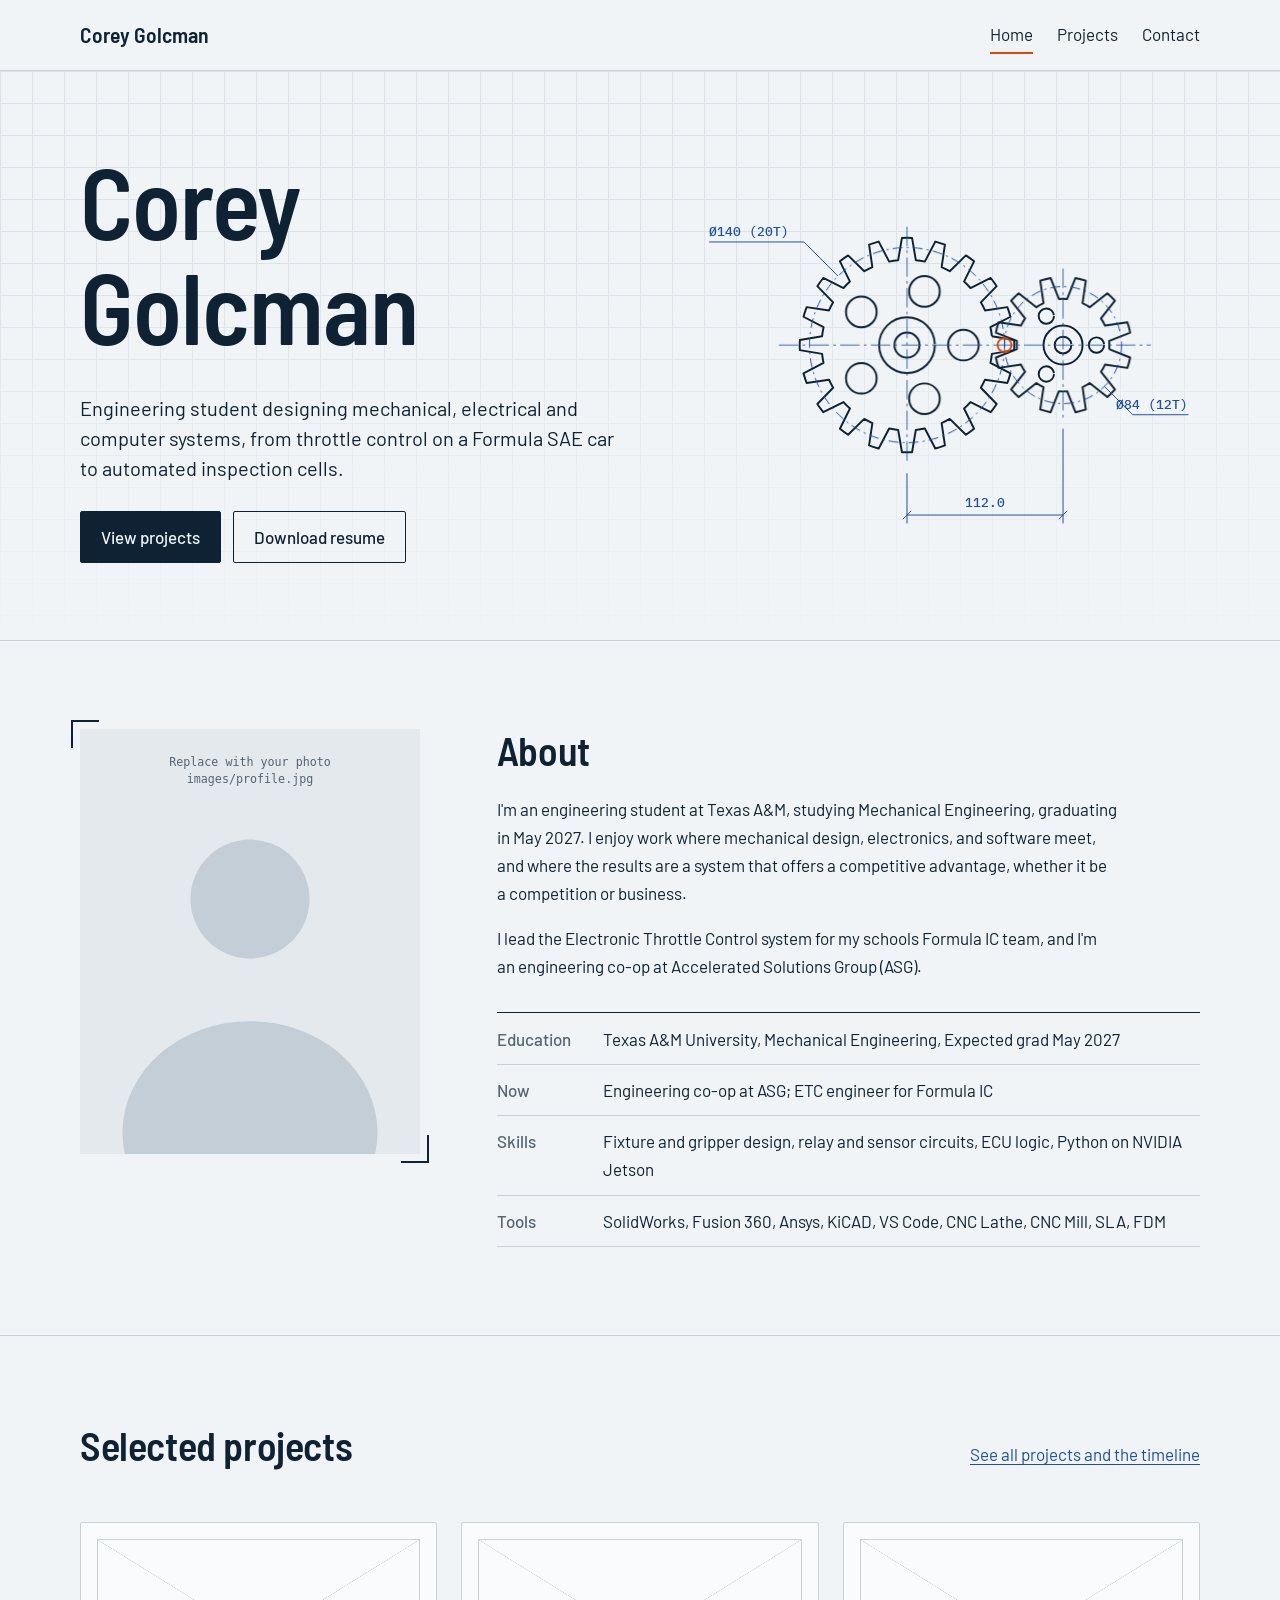
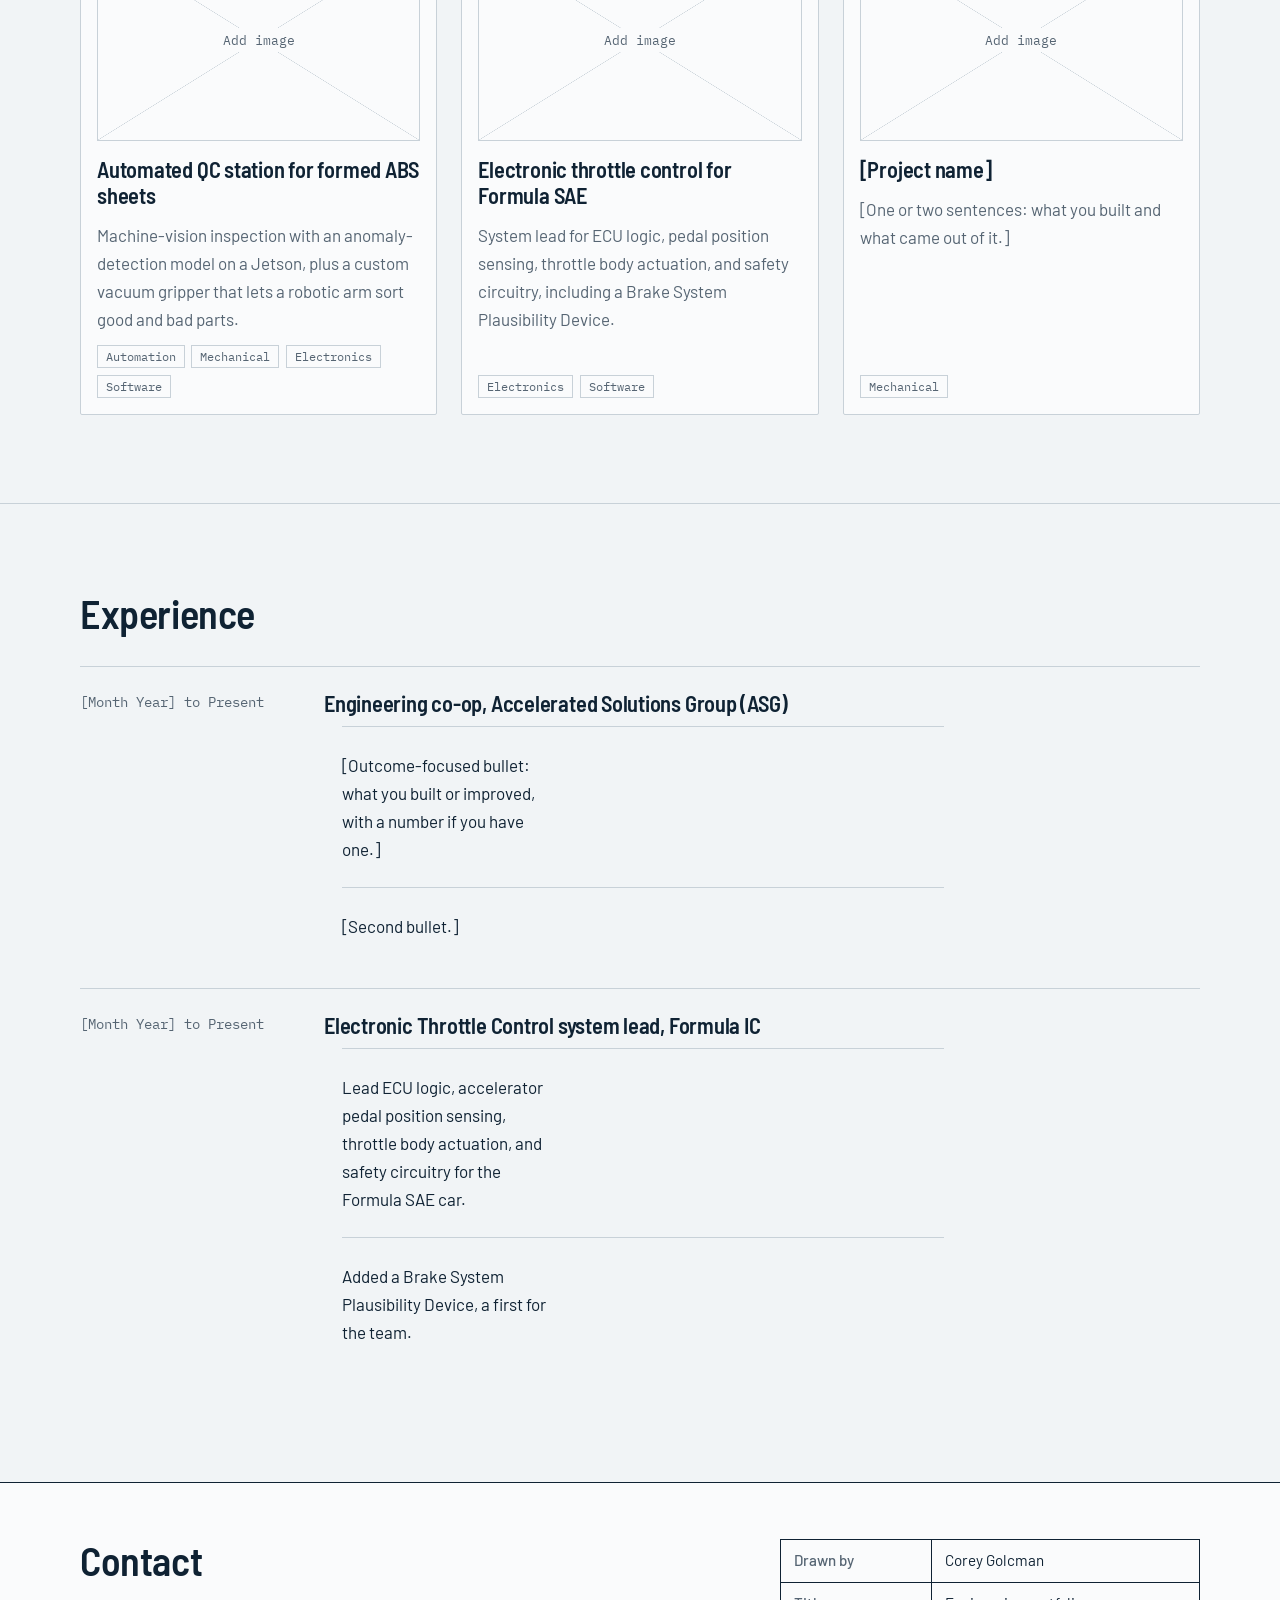
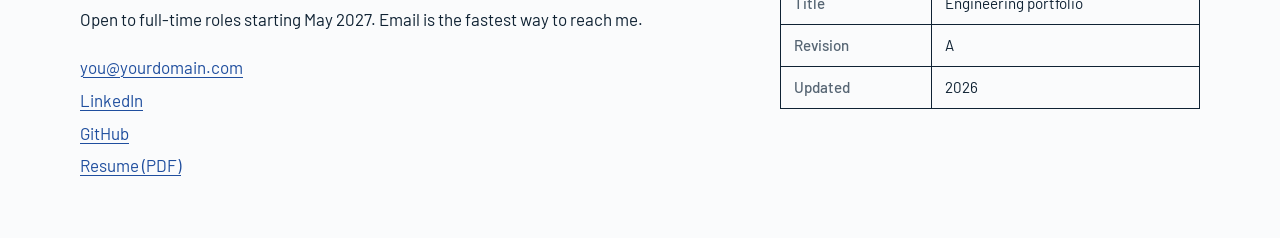
==== index.html @ ef3102a7 "Update index.html" ====
<!doctype html>
<html lang="en">
<head>
<meta charset="utf-8">
<meta name="viewport" content="width=device-width, initial-scale=1">
<title>Corey Golcman | Engineering portfolio</title>
<meta name="description" content="Engineering student designing mechanical, electrical and software systems. Projects, experience, and contact.">
<meta property="og:title" content="Corey Golcman | Engineering portfolio">
<meta property="og:description" content="Engineering student designing mechanical and electrical systems. Projects, experience, and contact.">
<meta property="og:type" content="website">
<link rel="icon" href="favicon.svg" type="image/svg+xml">
<link rel="preconnect" href="https://fonts.googleapis.com">
<link rel="preconnect" href="https://fonts.gstatic.com" crossorigin>
<link rel="stylesheet" href="https://fonts.googleapis.com/css2?family=Barlow:wght@400;500;600&family=Barlow+Semi+Condensed:wght@500;600&family=IBM+Plex+Mono:wght@400;500&display=swap">
<link rel="stylesheet" href="css/style.css">
<script src="js/main.js" defer></script>
</head>
<body>
<a class="skip" href="#main">Skip to content</a>
<header class="site-header">
  <div class="wrap bar">
    <a class="brand" href="index.html">Corey Golcman</a>
    <nav aria-label="Primary">
      <a href="index.html" aria-current="page">Home</a>
      <a href="projects.html">Projects</a>
      <a href="#contact">Contact</a>
    </nav>
  </div>
</header>
<main id="main">

<section class="hero">
  <div class="wrap hero-grid">
    <div>
      <h1>Corey<br>Golcman</h1>
      <p class="lede">Engineering student designing mechanical, electrical and computer systems, from throttle control on a Formula SAE car to automated inspection cells.</p>
      <div class="actions">
        <a class="btn btn-primary" href="projects.html">View projects</a>
        <a class="btn" href="resume.pdf">Download resume</a>
      </div>
    </div>
    <figure class="hero-fig">
      <svg class="gear-svg" viewBox="0 0 360 290" aria-hidden="true" focusable="false">
  <g class="gear" transform="translate(150 140)"><g class="spin-a">
    <path class="draw" pathLength="1" d="M60.92 -6.34L76.91 -3.63A77.00 77.00 0 0 1 76.91 3.63L60.92 6.34A61.25 61.25 0 0 1 59.90 12.80L74.27 20.32A77.00 77.00 0 0 1 72.03 27.22L55.98 24.85A61.25 61.25 0 0 1 53.01 30.68L64.36 42.27A77.00 77.00 0 0 1 60.09 48.14L45.56 40.94A61.25 61.25 0 0 1 40.94 45.56L48.14 60.09A77.00 77.00 0 0 1 42.27 64.36L30.68 53.01A61.25 61.25 0 0 1 24.85 55.98L27.22 72.03A77.00 77.00 0 0 1 20.32 74.27L12.80 59.90A61.25 61.25 0 0 1 6.34 60.92L3.63 76.91A77.00 77.00 0 0 1 -3.63 76.91L-6.34 60.92A61.25 61.25 0 0 1 -12.80 59.90L-20.32 74.27A77.00 77.00 0 0 1 -27.22 72.03L-24.85 55.98A61.25 61.25 0 0 1 -30.68 53.01L-42.27 64.36A77.00 77.00 0 0 1 -48.14 60.09L-40.94 45.56A61.25 61.25 0 0 1 -45.56 40.94L-60.09 48.14A77.00 77.00 0 0 1 -64.36 42.27L-53.01 30.68A61.25 61.25 0 0 1 -55.98 24.85L-72.03 27.22A77.00 77.00 0 0 1 -74.27 20.32L-59.90 12.80A61.25 61.25 0 0 1 -60.92 6.34L-76.91 3.63A77.00 77.00 0 0 1 -76.91 -3.63L-60.92 -6.34A61.25 61.25 0 0 1 -59.90 -12.80L-74.27 -20.32A77.00 77.00 0 0 1 -72.03 -27.22L-55.98 -24.85A61.25 61.25 0 0 1 -53.01 -30.68L-64.36 -42.27A77.00 77.00 0 0 1 -60.09 -48.14L-45.56 -40.94A61.25 61.25 0 0 1 -40.94 -45.56L-48.14 -60.09A77.00 77.00 0 0 1 -42.27 -64.36L-30.68 -53.01A61.25 61.25 0 0 1 -24.85 -55.98L-27.22 -72.03A77.00 77.00 0 0 1 -20.32 -74.27L-12.80 -59.90A61.25 61.25 0 0 1 -6.34 -60.92L-3.63 -76.91A77.00 77.00 0 0 1 3.63 -76.91L6.34 -60.92A61.25 61.25 0 0 1 12.80 -59.90L20.32 -74.27A77.00 77.00 0 0 1 27.22 -72.03L24.85 -55.98A61.25 61.25 0 0 1 30.68 -53.01L42.27 -64.36A77.00 77.00 0 0 1 48.14 -60.09L40.94 -45.56A61.25 61.25 0 0 1 45.56 -40.94L60.09 -48.14A77.00 77.00 0 0 1 64.36 -42.27L53.01 -30.68A61.25 61.25 0 0 1 55.98 -24.85L72.03 -27.22A77.00 77.00 0 0 1 74.27 -20.32L59.90 -12.80A61.25 61.25 0 0 1 60.92 -6.34Z" style="--delay:.15s;--dur:2s"/>
    <circle class="pitch fade" r="70" style="--delay:2s"/>
    <circle class="draw" pathLength="1" r="20" style="--delay:1.5s;--dur:.9s"/>
    <circle class="draw" pathLength="1" r="9" style="--delay:1.7s;--dur:.7s"/>
    <circle class="draw" pathLength="1" cx="40.50" cy="0.00" r="11" style="--delay:1.6s;--dur:.9s"/><circle class="draw" pathLength="1" cx="12.52" cy="38.52" r="11" style="--delay:1.6s;--dur:.9s"/><circle class="draw" pathLength="1" cx="-32.77" cy="23.81" r="11" style="--delay:1.6s;--dur:.9s"/><circle class="draw" pathLength="1" cx="-32.77" cy="-23.81" r="11" style="--delay:1.6s;--dur:.9s"/><circle class="draw" pathLength="1" cx="12.52" cy="-38.52" r="11" style="--delay:1.6s;--dur:.9s"/>
  </g></g>
  <g class="gear" transform="translate(262 140)"><g class="spin-b">
    <path class="draw" pathLength="1" d="M33.12 2.96L48.18 8.93A49.00 49.00 0 0 1 46.19 16.36L30.16 14.00A33.25 33.25 0 0 1 27.20 19.12L37.26 31.82A49.00 49.00 0 0 1 31.82 37.26L19.12 27.20A33.25 33.25 0 0 1 14.00 30.16L16.36 46.19A49.00 49.00 0 0 1 8.93 48.18L2.96 33.12A33.25 33.25 0 0 1 -2.96 33.12L-8.93 48.18A49.00 49.00 0 0 1 -16.36 46.19L-14.00 30.16A33.25 33.25 0 0 1 -19.12 27.20L-31.82 37.26A49.00 49.00 0 0 1 -37.26 31.82L-27.20 19.12A33.25 33.25 0 0 1 -30.16 14.00L-46.19 16.36A49.00 49.00 0 0 1 -48.18 8.93L-33.12 2.96A33.25 33.25 0 0 1 -33.12 -2.96L-48.18 -8.93A49.00 49.00 0 0 1 -46.19 -16.36L-30.16 -14.00A33.25 33.25 0 0 1 -27.20 -19.12L-37.26 -31.82A49.00 49.00 0 0 1 -31.82 -37.26L-19.12 -27.20A33.25 33.25 0 0 1 -14.00 -30.16L-16.36 -46.19A49.00 49.00 0 0 1 -8.93 -48.18L-2.96 -33.12A33.25 33.25 0 0 1 2.96 -33.12L8.93 -48.18A49.00 49.00 0 0 1 16.36 -46.19L14.00 -30.16A33.25 33.25 0 0 1 19.12 -27.20L31.82 -37.26A49.00 49.00 0 0 1 37.26 -31.82L27.20 -19.12A33.25 33.25 0 0 1 30.16 -14.00L46.19 -16.36A49.00 49.00 0 0 1 48.18 -8.93L33.12 -2.96A33.25 33.25 0 0 1 33.12 2.96Z" style="--delay:.6s;--dur:1.7s"/>
    <circle class="pitch fade" r="42" style="--delay:2s"/>
    <circle class="draw" pathLength="1" r="14" style="--delay:1.7s;--dur:.8s"/>
    <circle class="draw" pathLength="1" r="6" style="--delay:1.9s;--dur:.6s"/>
    <circle class="draw" pathLength="1" cx="24.00" cy="0.00" r="5.5" style="--delay:1.9s;--dur:.9s"/><circle class="draw" pathLength="1" cx="-12.00" cy="20.78" r="5.5" style="--delay:1.9s;--dur:.9s"/><circle class="draw" pathLength="1" cx="-12.00" cy="-20.78" r="5.5" style="--delay:1.9s;--dur:.9s"/>
  </g></g>
  <path class="center fade" style="--delay:2.2s" d="M58 140H325M150 55V225M262 85V195"/>
  <g class="fade" style="--delay:2.5s">
    <path class="dim" d="M150 232V268M262 200V268M150 262H262M147 265L153 259M259 265L265 259"/>
    <text x="206" y="256" text-anchor="middle">112.0</text>
    <path class="dim" d="M100.5 90.5L76 66H8"/>
    <text x="8" y="62">&#216;140 (20T)</text>
    <path class="dim" d="M291.7 169.7L312 190H352"/>
    <text x="352" y="186" text-anchor="end">&#216;84 (12T)</text>
  </g>
  <circle class="pp fade" style="--delay:2.8s" cx="220" cy="140" r="5"/>
</svg>
      <figcaption><!--Spur gear pair, 20T and 12T, module 7, ratio 5:3. Dimensions in mm.--></figcaption>
    </figure>
  </div>
</section>

<section class="section" id="about">
  <div class="wrap about-grid">
    <figure class="portrait">
      <!-- Swap in your photo: save it as images/profile.jpg (4:5 portrait works best) and change the src below. -->
      <img src="images/profile-placeholder.svg" width="640" height="800" alt="Portrait of Corey Golcman">
    </figure>
    <div class="about-copy">
      <h2>About</h2>
      <p>I'm an engineering student at Texas A&M, studying Mechanical Engineering, graduating in May 2027. I enjoy work where mechanical design, electronics, and software meet, and where the results are a system that offers a competitive advantage, whether it be a competition or business.</p>
      <p>I lead the Electronic Throttle Control system for my schools Formula IC team, and I'm an engineering co-op at Accelerated Solutions Group (ASG).</p>
      <dl class="spec">
        <dt>Education</dt><dd>Texas A&M University, Mechanical Engineering, Expected grad May 2027</dd>
        <dt>Now</dt><dd>Engineering co-op at ASG; ETC engineer for Formula IC</dd>
        <dt>Skills</dt><dd>Fixture and gripper design, relay and sensor circuits, ECU logic, Python on NVIDIA Jetson</dd>
        <dt>Tools</dt><dd>SolidWorks, Fusion 360, Ansys, KiCAD, VS Code, CNC Lathe, CNC Mill, SLA, FDM</dd>
      </dl>
    </div>
  </div>
</section>

<section class="section" id="featured">
  <div class="wrap">
    <div class="section-head">
      <h2>Selected projects</h2>
      <a href="projects.html">See all projects and the timeline</a>
    </div>
    <div class="cards">
      <a class="card" href="projects/qc-station.html">
        <div class="fig-ph" style="aspect-ratio:16/10"><span>Add image</span></div>
        <h3>Automated QC station for formed ABS sheets</h3>
        <p>Machine-vision inspection with an anomaly-detection model on a Jetson, plus a custom vacuum gripper that lets a robotic arm sort good and bad parts.</p>
        <ul class="tags"><li>Automation</li><li>Mechanical</li><li>Electronics</li><li>Software</li></ul>
      </a>
      <a class="card" href="projects/formula-ic-etc.html">
        <div class="fig-ph" style="aspect-ratio:16/10"><span>Add image</span></div>
        <h3>Electronic throttle control for Formula SAE</h3>
        <p>System lead for ECU logic, pedal position sensing, throttle body actuation, and safety circuitry, including a Brake System Plausibility Device.</p>
        <ul class="tags"><li>Electronics</li><li>Software</li></ul>
      </a>
      <a class="card" href="projects/project-template.html">
        <div class="fig-ph" style="aspect-ratio:16/10"><span>Add image</span></div>
        <h3>[Project name]</h3>
        <p>[One or two sentences: what you built and what came out of it.]</p>
        <ul class="tags"><li>Mechanical</li></ul>
      </a>
    </div>
  </div>
</section>

<section class="section" id="experience">
  <div class="wrap">
    <h2>Experience</h2>
    <ul class="xp">
      <li>
        <p class="date">[Month Year] to Present</p>
        <div>
          <h3>Engineering co-op, Accelerated Solutions Group (ASG)</h3>
          <ul>
            <li>[Outcome-focused bullet: what you built or improved, with a number if you have one.]</li>
            <li>[Second bullet.]</li>
          </ul>
        </div>
      </li>
      <li>
        <p class="date">[Month Year] to Present</p>
        <div>
          <h3>Electronic Throttle Control system lead, Formula IC</h3>
          <ul>
            <li>Lead ECU logic, accelerator pedal position sensing, throttle body actuation, and safety circuitry for the Formula SAE car.</li>
            <li>Added a Brake System Plausibility Device, a first for the team.</li>
          </ul>
        </div>
      </li>
    </ul>
  </div>
</section>

</main>
<footer class="site-footer" id="contact">
  <div class="wrap footer-grid">
    <div>
      <h2>Contact</h2>
      <p>Open to full-time roles starting May 2027. Email is the fastest way to reach me.</p>
      <ul class="footer-links">
        <li><a href="mailto:coreygolcman@gmail.com">you@yourdomain.com</a></li>
        <li><a href="https://www.linkedin.com/in/corey-golcman">LinkedIn</a></li>
        <li><a href="https://github.com/your-handle">GitHub</a></li>
        <li><a href="resume.pdf">Resume (PDF)</a></li>
      </ul>
    </div>
    <table class="title-block">
      <tbody>
        <tr><th scope="row">Drawn by</th><td>Corey Golcman</td></tr>
        <tr><th scope="row">Title</th><td>Engineering portfolio</td></tr>
        <tr><th scope="row">Revision</th><td>A</td></tr>
        <tr><th scope="row">Updated</th><td data-year>2026</td></tr>
      </tbody>
    </table>
  </div>
</footer>
</body>
</html>
---- css/style.css ----
/* ==========================================================================
   Portfolio stylesheet
   Change the variables in :root to restyle the whole site.
   ========================================================================== */

/* Smooth cross-fade between pages (Chrome, Edge, Safari; ignored elsewhere) */
@view-transition { navigation: auto; }

:root {
  /* Colour: drafting-sheet palette */
  --paper: #F1F4F6;       /* page background */
  --sheet: #FAFBFC;       /* cards and footer */
  --ink: #0F2233;         /* text and primary lines */
  --graphite: #566573;    /* secondary text */
  --rule: #C8D1D8;        /* borders */
  --grid: #DCE3E8;        /* background grid */
  --blueprint: #1F4E9E;   /* links and drawing annotations */
  --callout: #D9480F;     /* the one accent: progress, current page, markers */

  /* Type */
  --font-display: "Barlow Semi Condensed", "Arial Narrow", system-ui, sans-serif;
  --font-body: "Barlow", system-ui, -apple-system, "Segoe UI", sans-serif;
  --font-mono: "IBM Plex Mono", ui-monospace, SFMono-Regular, Menlo, Consolas, monospace;

  /* Layout */
  --wrap: 1120px;
  --gutter: clamp(1.25rem, 4vw, 2.5rem);
}

/* ---------- Base ---------- */
*, *::before, *::after { box-sizing: border-box; }
html { -webkit-text-size-adjust: 100%; scroll-behavior: smooth; }
body {
  margin: 0;
  background: var(--paper);
  color: var(--ink);
  font: 400 1.0625rem/1.65 var(--font-body);
  counter-reset: fig;
}
img, svg { display: block; max-width: 100%; }
a { color: var(--blueprint); text-underline-offset: 0.2em; text-decoration-thickness: 1px; }
a:hover { text-decoration-thickness: 2px; }
:focus-visible { outline: 2px solid var(--blueprint); outline-offset: 3px; }

h1, h2, h3 {
  margin: 0 0 0.6em;
  font-family: var(--font-display);
  font-weight: 600;
  line-height: 1.05;
  letter-spacing: -0.01em;
}
h1 { font-size: clamp(3rem, 9vw, 6.25rem); }
h2 { font-size: clamp(1.75rem, 3.5vw, 2.5rem); }
h3 { font-size: 1.4rem; line-height: 1.15; }
p { margin: 0 0 1em; }

.wrap { width: min(100% - 2 * var(--gutter), var(--wrap)); margin-inline: auto; }
.skip {
  position: absolute; left: -999px; top: 0; z-index: 10;
  padding: 0.5rem 1rem; background: var(--ink); color: #fff;
}
.skip:focus { left: 0; }
.lede { max-width: 34em; font-size: 1.25rem; line-height: 1.5; }

/* ---------- Header ---------- */
.site-header {
  border-bottom: 1px solid var(--rule);
  background: var(--paper);
  view-transition-name: site-header;
}
.bar {
  display: flex; flex-wrap: wrap; align-items: center; justify-content: space-between;
  gap: 1rem; padding-block: 1rem;
}
.brand { font: 600 1.35rem/1 var(--font-display); color: var(--ink); text-decoration: none; }
.site-header nav { display: flex; gap: 1.5rem; }
.site-header nav a {
  padding-block: 0.25rem; border-bottom: 2px solid transparent;
  color: var(--ink); text-decoration: none;
}
.site-header nav a:hover { border-bottom-color: var(--rule); }
.site-header nav a[aria-current="page"] { border-bottom-color: var(--callout); }

/* ---------- Buttons and tags ---------- */
.btn {
  display: inline-block; padding: 0.7rem 1.25rem;
  border: 1.5px solid var(--ink); border-radius: 2px;
  color: var(--ink); font-weight: 500; text-decoration: none;
  transition: background 0.15s, color 0.15s, border-color 0.15s;
}
.btn:hover { background: var(--ink); color: var(--paper); }
.btn-primary { background: var(--ink); color: var(--paper); }
.btn-primary:hover { background: var(--blueprint); border-color: var(--blueprint); }
.actions { display: flex; flex-wrap: wrap; gap: 0.75rem; margin-top: 1.75rem; }

.tags { display: flex; flex-wrap: wrap; gap: 0.4rem; margin: 0; padding: 0; list-style: none; }
.tags li {
  padding: 0.05rem 0.5rem; border: 1px solid var(--rule);
  color: var(--graphite); font: 400 0.78rem/1.6 var(--font-mono);
}

/* ---------- Hero ---------- */
.hero { position: relative; overflow: hidden; padding-block: clamp(2.5rem, 6vw, 5rem); }
.hero::before {
  content: ""; position: absolute; inset: 0; pointer-events: none;
  background-image:
    linear-gradient(var(--grid) 1px, transparent 1px),
    linear-gradient(90deg, var(--grid) 1px, transparent 1px);
  background-size: 32px 32px;
  -webkit-mask-image: linear-gradient(#000 35%, transparent);
  mask-image: linear-gradient(#000 35%, transparent);
}
.hero-grid {
  position: relative; display: grid; align-items: center;
  grid-template-columns: minmax(0, 1.05fr) minmax(0, 0.95fr);
  gap: clamp(2rem, 5vw, 4rem);
}
.hero h1 { margin-bottom: 0.35em; }
.hero-fig { margin: 0; }
.hero-fig svg { width: 100%; height: auto; }
.hero-fig figcaption {
  margin-top: 0.5rem; color: var(--graphite); font: 400 0.8rem/1.5 var(--font-mono);
}

/* Gear drawing: draws itself once, then the gears turn */
.gear path, .gear circle {
  fill: none; stroke: var(--ink); stroke-width: 1.4; stroke-linejoin: round;
}
.gear .pitch { stroke: var(--blueprint); stroke-width: 0.7; stroke-dasharray: 7 3 1.5 3; }
.gear-svg .center { fill: none; stroke: var(--blueprint); stroke-width: 0.6; stroke-dasharray: 14 3 2 3; }
.gear-svg .dim { fill: none; stroke: var(--blueprint); stroke-width: 0.7; }
.gear-svg text { fill: var(--blueprint); font: 500 9px var(--font-mono); }
.gear-svg .pp { fill: none; stroke: var(--callout); stroke-width: 1.4; }

.draw {
  stroke-dasharray: 1; stroke-dashoffset: 1;
  animation: draw var(--dur, 1.8s) cubic-bezier(0.6, 0.05, 0.3, 1) var(--delay, 0s) forwards;
}
.fade { opacity: 0; animation: fade 0.8s ease var(--delay, 0s) forwards; }
.spin-a { transform-origin: 0 0; animation: spin 48s linear 3.2s infinite; }
.spin-b { transform-origin: 0 0; animation: spin-rev 28.8s linear 3.2s infinite; }
@keyframes draw { to { stroke-dashoffset: 0; } }
@keyframes fade { to { opacity: 1; } }
@keyframes spin { to { transform: rotate(360deg); } }
@keyframes spin-rev { to { transform: rotate(-360deg); } }

/* ---------- Sections ---------- */
.section { padding-block: clamp(3rem, 7vw, 5.5rem); border-top: 1px solid var(--rule); }
.section-head { display: flex; flex-wrap: wrap; align-items: baseline; justify-content: space-between; gap: 1rem; }

/* About */
.about-grid {
  display: grid; align-items: start;
  grid-template-columns: minmax(220px, 340px) minmax(0, 1fr);
  gap: clamp(2rem, 6vw, 5rem);
}
.portrait { position: relative; margin: 0; }
.portrait img { width: 100%; height: auto; aspect-ratio: 4 / 5; object-fit: cover; background: var(--grid); }
.portrait::before, .portrait::after {
  content: ""; position: absolute; width: 28px; height: 28px; pointer-events: none;
}
.portrait::before { top: -9px; left: -9px; border-top: 2px solid var(--ink); border-left: 2px solid var(--ink); }
.portrait::after { right: -9px; bottom: -9px; border-right: 2px solid var(--ink); border-bottom: 2px solid var(--ink); }
.about-copy p { max-width: 62ch; }

.spec {
  display: grid; grid-template-columns: max-content minmax(0, 1fr);
  margin: 2rem 0 0; border-top: 1px solid var(--ink);
}
.spec dt, .spec dd { margin: 0; padding: 0.7rem 0; border-bottom: 1px solid var(--rule); }
.spec dt { padding-right: 2rem; color: var(--graphite); font-weight: 500; }

/* Cards and placeholders */
.cards { display: grid; gap: 1.5rem; grid-template-columns: repeat(auto-fit, minmax(260px, 1fr)); margin-top: 2rem; }
.card {
  display: flex; flex-direction: column; gap: 0.75rem; padding: 1rem;
  background: var(--sheet); border: 1px solid var(--rule); border-radius: 2px;
  color: inherit; text-decoration: none; transition: border-color 0.15s;
}
.card:hover { border-color: var(--ink); }
.card h3 { margin: 0.25rem 0 0; }
.card:hover :is(h2, h3) { text-decoration: underline; text-decoration-thickness: 1px; }
.card p { margin: 0; color: var(--graphite); }
.card .tags { margin-top: auto; }

.fig-ph {
  display: grid; place-items: center; border: 1px solid var(--rule);
  background:
    linear-gradient(to top right, transparent calc(50% - 0.5px), var(--rule) 50%, transparent calc(50% + 0.5px)),
    linear-gradient(to bottom right, transparent calc(50% - 0.5px), var(--rule) 50%, transparent calc(50% + 0.5px)),
    var(--sheet);
}
.fig-ph span {
  padding: 0.15rem 0.6rem; background: var(--sheet);
  color: var(--graphite); font: 400 0.8rem/1.5 var(--font-mono); text-align: center;
}

/* Experience */
.xp { margin: 2rem 0 0; padding: 0; list-style: none; }
.xp li {
  display: grid; gap: 1.5rem; padding-block: 1.5rem; border-top: 1px solid var(--rule);
  grid-template-columns: minmax(150px, 220px) minmax(0, 1fr);
}
.xp .date { margin: 0; color: var(--graphite); font: 400 0.85rem/1.7 var(--font-mono); }
.xp h3 { margin-bottom: 0.4em; }
.xp ul { margin: 0; padding-left: 1.1rem; max-width: 62ch; }

/* ---------- Footer ---------- */
.site-footer { padding-block: 3.5rem; border-top: 1px solid var(--ink); background: var(--sheet); }
.footer-grid { display: grid; align-items: start; gap: 2.5rem; grid-template-columns: minmax(0, 1fr) minmax(0, 420px); }
.footer-links { margin: 1rem 0 0; padding: 0; list-style: none; }
.footer-links li { padding-block: 0.15rem; }
.title-block { width: 100%; border: 1.5px solid var(--ink); border-collapse: collapse; font-size: 0.95rem; }
.title-block th, .title-block td { padding: 0.5rem 0.8rem; border: 1px solid var(--ink); text-align: left; }
.title-block th { width: 36%; color: var(--graphite); font-weight: 500; }

/* ---------- Projects page ---------- */
.page-head { padding-block: clamp(2.5rem, 6vw, 4.5rem) 2rem; }
.page-head h1 { font-size: clamp(2.75rem, 7vw, 4.75rem); }
.filters { display: flex; flex-wrap: wrap; gap: 0.5rem; margin-top: 1.75rem; }
.chip {
  padding: 0.4rem 0.95rem; border: 1.5px solid var(--ink); border-radius: 2px;
  background: transparent; color: var(--ink); font: 500 0.95rem/1.4 var(--font-body); cursor: pointer;
}
.chip:hover { background: var(--grid); }
.chip[aria-pressed="true"] { background: var(--ink); color: var(--paper); }

/* Timeline: a ruled dimension line that fills in as you scroll */
.timeline { position: relative; padding-left: 56px; padding-bottom: 4rem; }
.timeline::before {            /* the rule */
  content: ""; position: absolute; top: 0; bottom: 0; left: 11px; width: 2px; background: var(--rule);
}
.timeline::after {             /* ruler ticks */
  content: ""; position: absolute; top: 0; bottom: 0; left: 1px; width: 8px;
  background: repeating-linear-gradient(to bottom, var(--rule) 0 1px, transparent 1px 16px);
}
.timeline-progress {
  position: absolute; top: 0; left: 11px; z-index: 1; width: 2px; height: 0;
  background: var(--callout); transition: height 0.15s linear;
}
.t-list { margin: 0; padding: 0; list-style: none; }
.t-item { position: relative; padding-bottom: 2rem; }
.t-item::before {              /* node on the rule */
  content: ""; position: absolute; top: 1.35rem; left: -51px; z-index: 2;
  width: 14px; height: 14px; border: 2px solid var(--ink); border-radius: 50%;
  background: var(--paper); transition: background 0.2s, border-color 0.2s;
}
.t-item.is-passed::before { border-color: var(--callout); background: var(--callout); }
.t-item.is-entering { animation: enter 0.35s ease; }
@keyframes enter { from { opacity: 0; transform: translateY(8px); } }
.t-card { display: grid; gap: 1.5rem; grid-template-columns: minmax(0, 1fr) 180px; padding: 1.25rem 1.5rem; }
.t-text { display: flex; flex-direction: column; gap: 0.6rem; }
.t-text .date { margin: 0; color: var(--graphite); font: 400 0.85rem/1.5 var(--font-mono); }
.t-title { margin: 0; font-size: 1.6rem; }
.t-thumb { align-self: stretch; min-height: 110px; }

/* ---------- Project pages ---------- */
.crumbs { margin-bottom: 1.5rem; color: var(--graphite); font-size: 0.95rem; }
.crumbs a { color: var(--graphite); }
.p-head { padding-block: clamp(2rem, 5vw, 3.5rem) 1.5rem; }
.p-head h1 { max-width: 18ch; font-size: clamp(2.25rem, 6vw, 4rem); }
.hero-shot { margin: 2rem 0 0; }

.layout {
  display: grid; align-items: start; padding-block: 2.5rem 1rem;
  grid-template-columns: 200px minmax(0, 1fr); gap: clamp(2rem, 5vw, 4rem);
}
.toc { position: sticky; top: 1.5rem; font-size: 0.95rem; }
.toc-title { margin: 0 0 0.5rem; font-weight: 600; }
.toc ul { margin: 0; padding: 0; border-left: 1px solid var(--rule); list-style: none; }
.toc a {
  display: block; margin-left: -1px; padding: 0.3rem 0 0.3rem 1rem;
  border-left: 2px solid transparent; color: var(--graphite); text-decoration: none;
}
.toc a:hover { color: var(--ink); }
.toc a[aria-current] { border-left-color: var(--callout); color: var(--ink); }

.p-section { margin-bottom: 3.5rem; scroll-margin-top: 1.5rem; }
.p-section h2 { margin-bottom: 0.7em; }
.p-section h3 { margin-top: 2rem; }
.p-section :is(p, ul, ol) { max-width: 68ch; }
.p-section :is(ul, ol) { padding-left: 1.2rem; }

.p-section figure { margin: 2rem 0; }
figcaption { margin-top: 0.6rem; color: var(--graphite); font-size: 0.9rem; line-height: 1.5; }
.p-section figcaption::before {
  content: "Fig. " counter(fig) "  "; counter-increment: fig;
  color: var(--ink); font-family: var(--font-mono);
}
.gallery { display: grid; gap: 1.25rem; grid-template-columns: repeat(auto-fit, minmax(220px, 1fr)); }
.gallery figure { margin: 0; }

.todo { padding-left: 1rem; border-left: 2px dashed var(--callout); color: var(--graphite); }

.table-scroll { margin: 1.5rem 0; overflow-x: auto; }
.data-table { width: 100%; border-collapse: collapse; font-size: 0.98rem; }
.data-table caption { padding-bottom: 0.5rem; font-weight: 600; text-align: left; }
.data-table th, .data-table td {
  padding: 0.6rem 1rem 0.6rem 0; border-bottom: 1px solid var(--rule); text-align: left; vertical-align: top;
}
.data-table thead th { border-bottom-color: var(--ink); color: var(--graphite); font-weight: 500; }
.data-table .num { font-family: var(--font-mono); }

.pager {
  display: flex; justify-content: space-between; gap: 1rem; margin-top: 1rem; padding-block: 2rem 4rem;
  border-top: 1px solid var(--rule);
}
.pager a { display: block; max-width: 24rem; color: var(--ink); text-decoration: none; }
.pager a:hover .pager-title { text-decoration: underline; }
.pager small { display: block; color: var(--graphite); font-size: 0.85rem; }
.pager-title { font: 600 1.25rem/1.2 var(--font-display); }
.pager .next { margin-left: auto; text-align: right; }

/* ---------- Small screens ---------- */
@media (max-width: 900px) {
  .layout { grid-template-columns: minmax(0, 1fr); }
  .toc { position: static; }
  .toc ul { display: flex; flex-wrap: wrap; gap: 0 1.25rem; border-left: 0; }
  .toc a { margin: 0; padding: 0.3rem 0; border-left: 0; border-bottom: 2px solid transparent; }
  .toc a[aria-current] { border-bottom-color: var(--callout); }
}
@media (max-width: 820px) {
  .hero-grid, .about-grid, .footer-grid { grid-template-columns: minmax(0, 1fr); }
  .portrait { max-width: 320px; }
}
@media (max-width: 640px) {
  .t-card { grid-template-columns: minmax(0, 1fr); }
  .t-thumb { order: -1; min-height: 0; aspect-ratio: 16 / 9; }
  .xp li { grid-template-columns: minmax(0, 1fr); gap: 0.4rem; }
  .timeline { padding-left: 44px; }
  .t-item::before { left: -39px; }
}
@media (max-width: 480px) {
  .spec { grid-template-columns: minmax(0, 1fr); }
  .spec dt { padding-bottom: 0; border-bottom: 0; }
}

/* ---------- Reduced motion: show the finished drawing, no movement ---------- */
@media (prefers-reduced-motion: reduce) {
  html { scroll-behavior: auto; }
  .draw { animation: none; stroke-dashoffset: 0; }
  .fade { animation: none; opacity: 1; }
  .spin-a, .spin-b, .t-item.is-entering { animation: none; }
  .timeline-progress { transition: none; }
  ::view-transition-group(*), ::view-transition-old(*), ::view-transition-new(*) { animation-duration: 0s; }
}
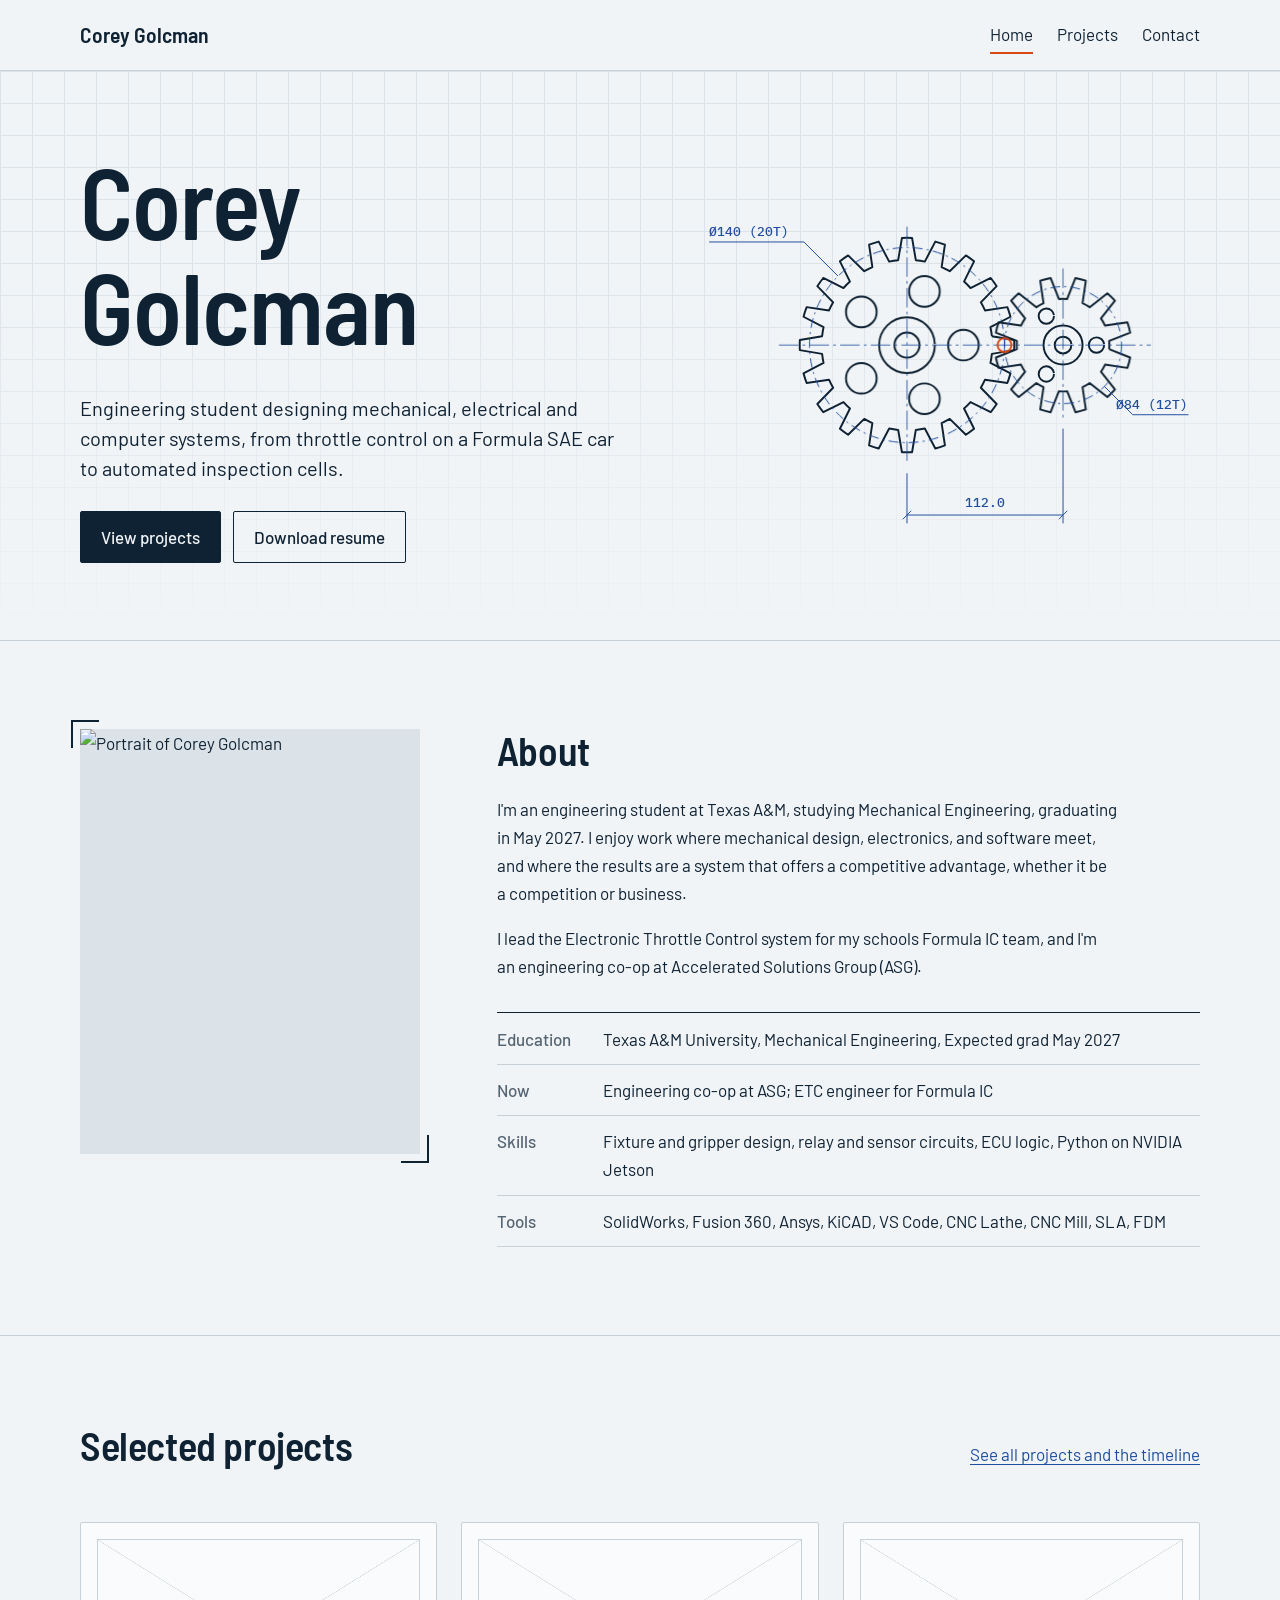
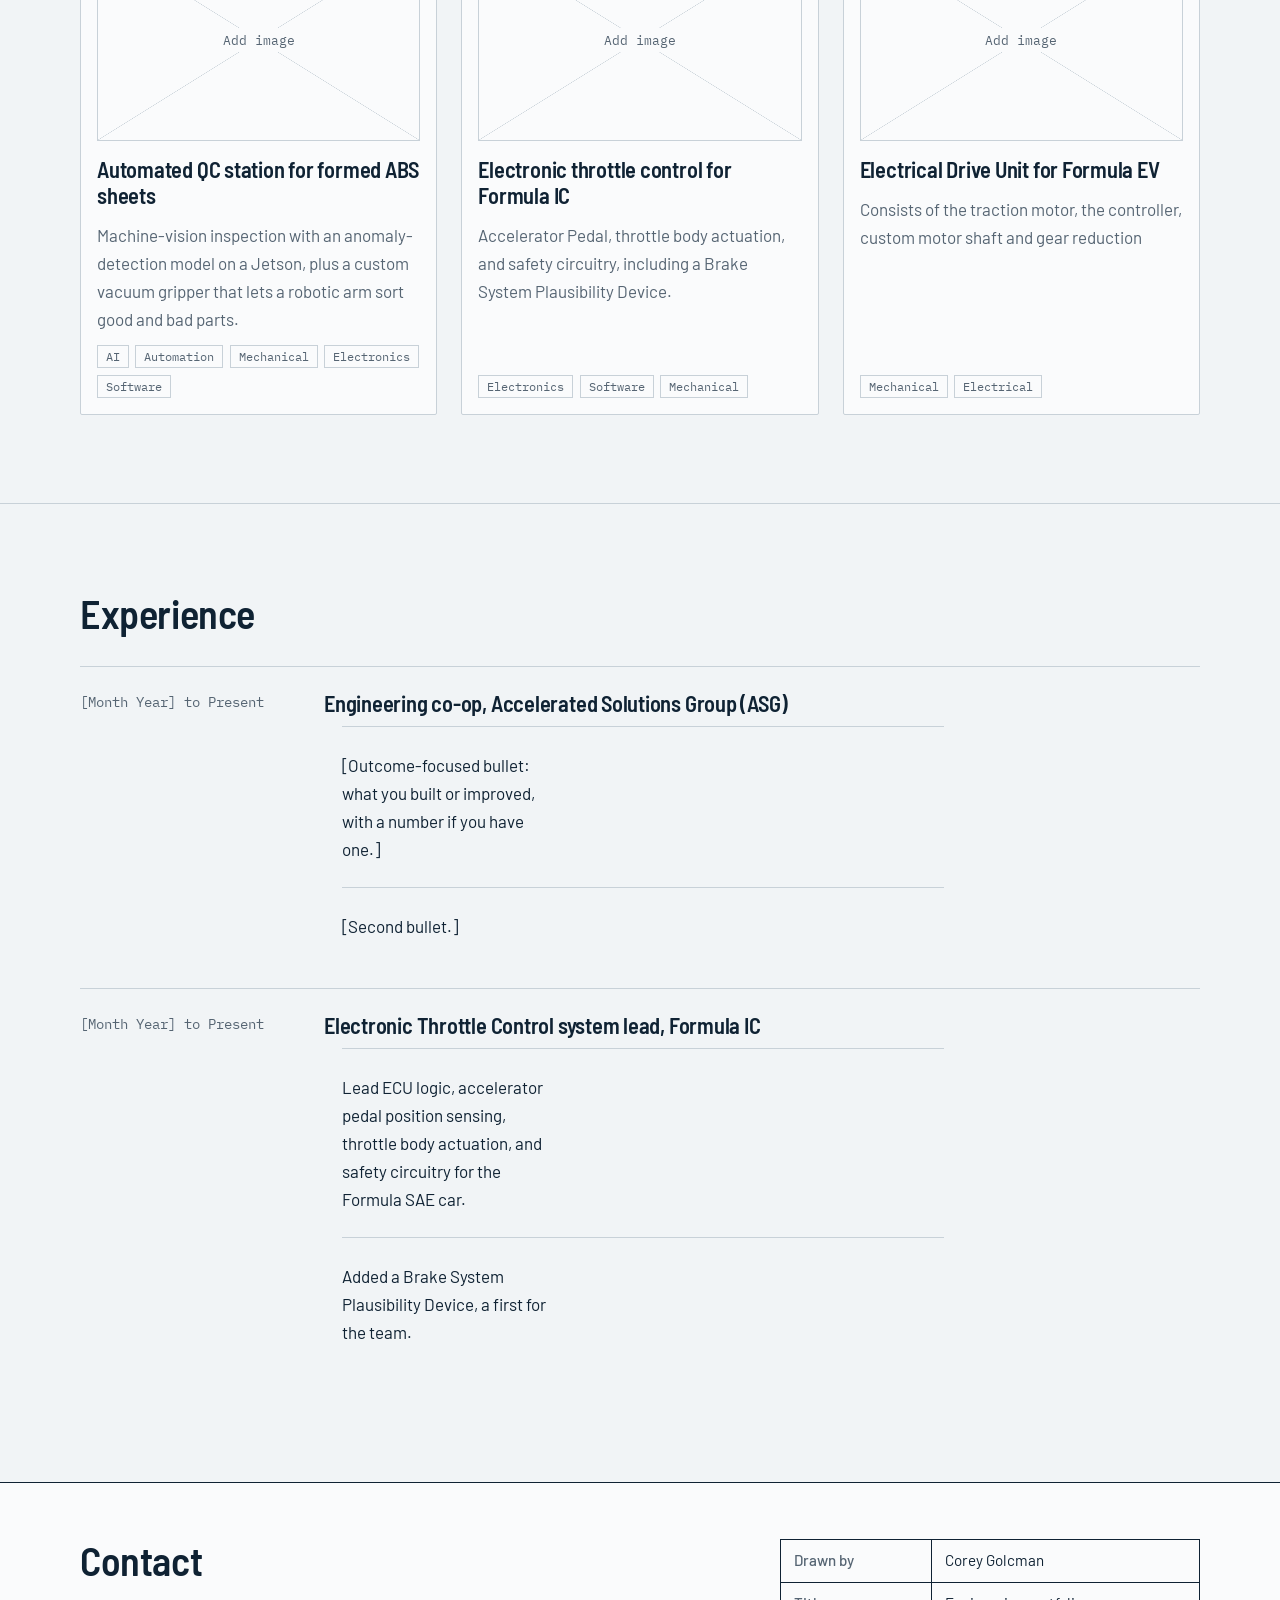
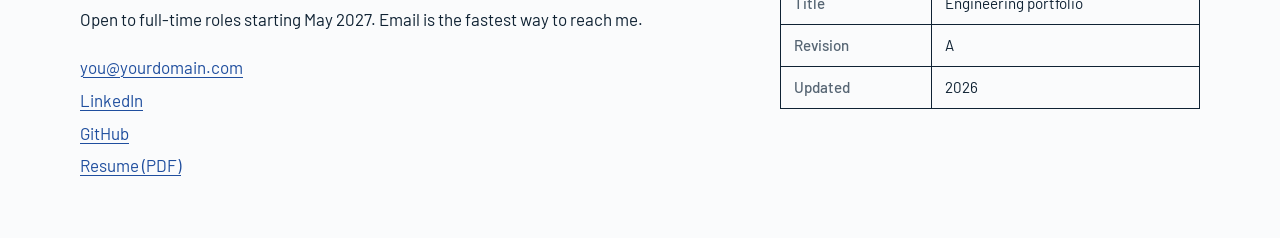
==== commit 42eab7a4: "Update index.html" ====
--- a/index.html
+++ b/index.html
@@ -75,7 +75,7 @@
   <div class="wrap about-grid">
     <figure class="portrait">
       <!-- Swap in your photo: save it as images/profile.jpg (4:5 portrait works best) and change the src below. -->
-      <img src="images/profile-placeholder.svg" width="640" height="800" alt="Portrait of Corey Golcman">
+      <img src="images/profile.jpg.svg" width="640" height="800" alt="Portrait of Corey Golcman">
     </figure>
     <div class="about-copy">
       <h2>About</h2>
@@ -102,19 +102,19 @@
         <div class="fig-ph" style="aspect-ratio:16/10"><span>Add image</span></div>
         <h3>Automated QC station for formed ABS sheets</h3>
         <p>Machine-vision inspection with an anomaly-detection model on a Jetson, plus a custom vacuum gripper that lets a robotic arm sort good and bad parts.</p>
-        <ul class="tags"><li>Automation</li><li>Mechanical</li><li>Electronics</li><li>Software</li></ul>
+        <ul class="tags"><li>AI</li><li>Automation</li><li>Mechanical</li><li>Electronics</li><li>Software</li></ul>
       </a>
       <a class="card" href="projects/formula-ic-etc.html">
         <div class="fig-ph" style="aspect-ratio:16/10"><span>Add image</span></div>
-        <h3>Electronic throttle control for Formula SAE</h3>
-        <p>System lead for ECU logic, pedal position sensing, throttle body actuation, and safety circuitry, including a Brake System Plausibility Device.</p>
-        <ul class="tags"><li>Electronics</li><li>Software</li></ul>
+        <h3>Electronic throttle control for Formula IC</h3>
+        <p>Accelerator Pedal, throttle body actuation, and safety circuitry, including a Brake System Plausibility Device.</p>
+        <ul class="tags"><li>Electronics</li><li>Software</li><li>Mechanical</li></ul>
       </a>
       <a class="card" href="projects/project-template.html">
         <div class="fig-ph" style="aspect-ratio:16/10"><span>Add image</span></div>
-        <h3>[Project name]</h3>
-        <p>[One or two sentences: what you built and what came out of it.]</p>
-        <ul class="tags"><li>Mechanical</li></ul>
+        <h3>Electrical Drive Unit for Formula EV</h3>
+        <p>Consists of the traction motor, the controller, custom motor shaft and gear reduction</p>
+        <ul class="tags"><li>Mechanical</li><li>Electrical</li></ul>
       </a>
     </div>
   </div>
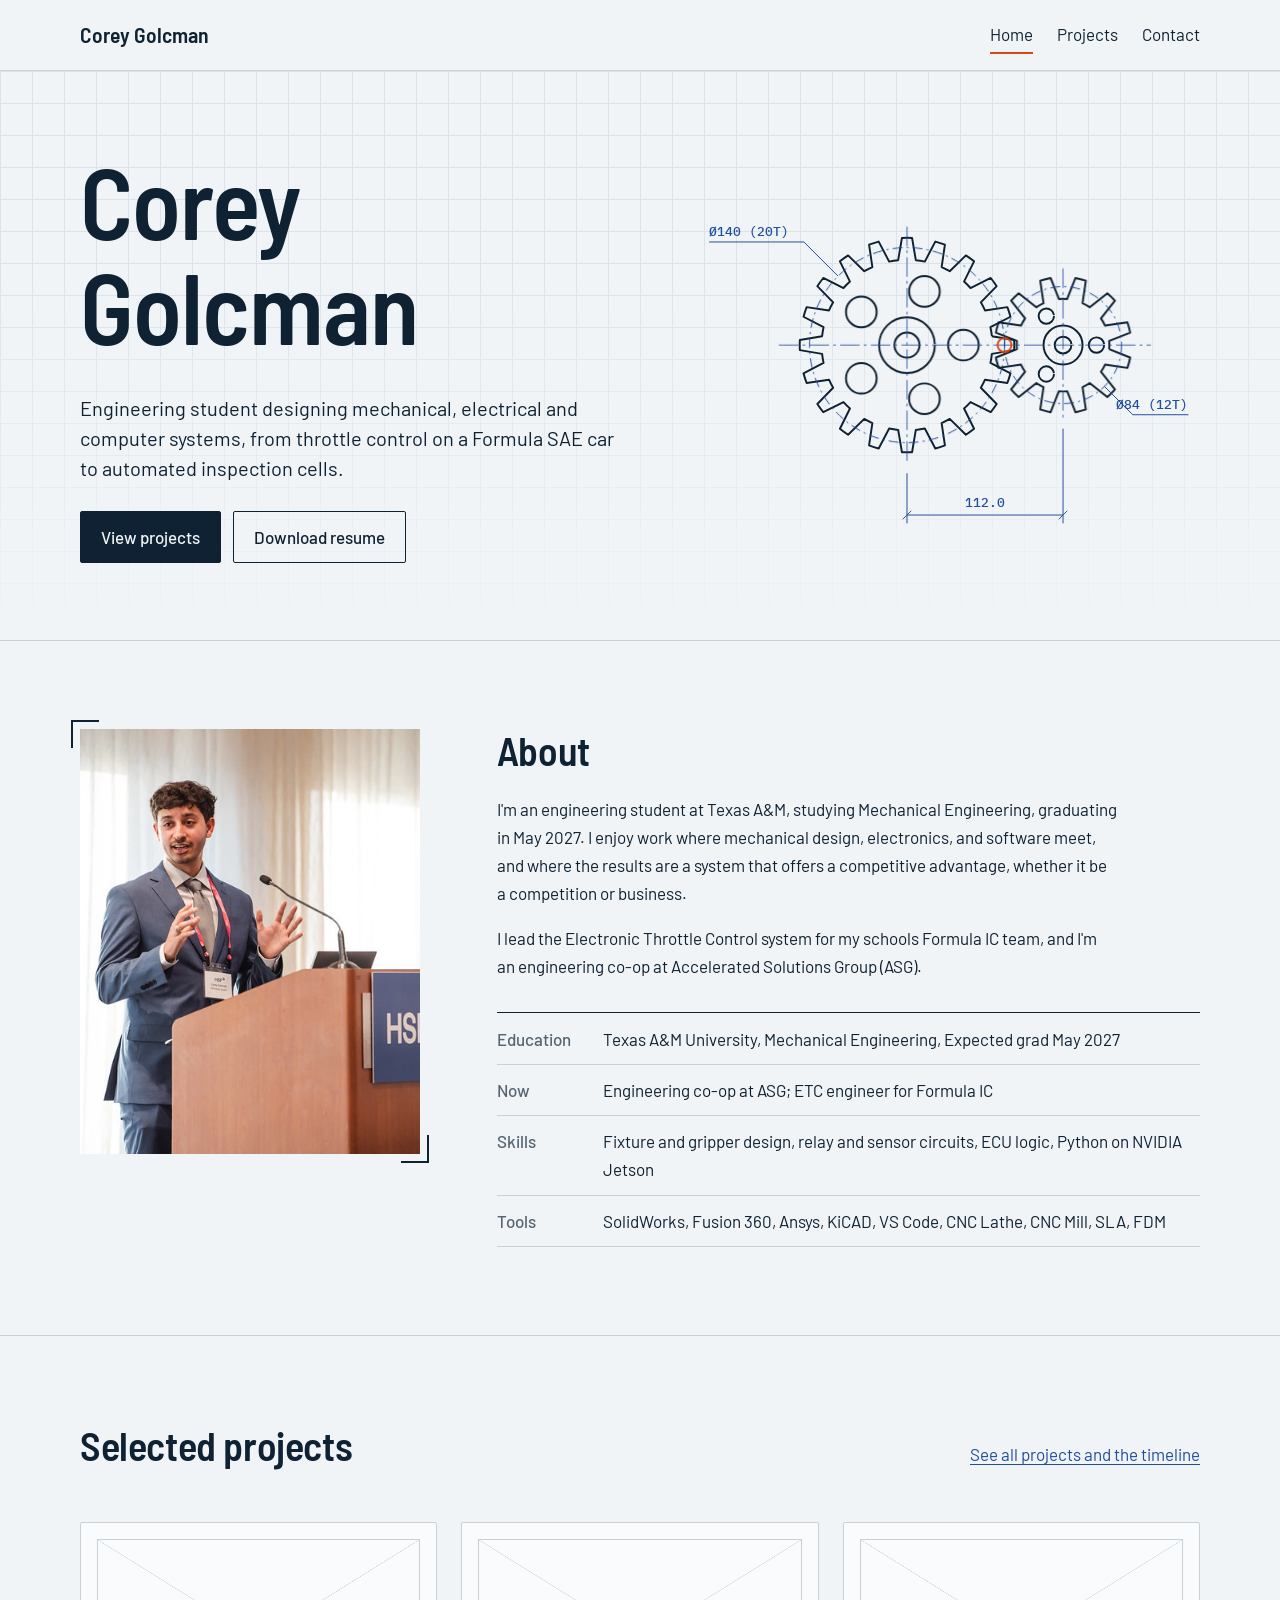
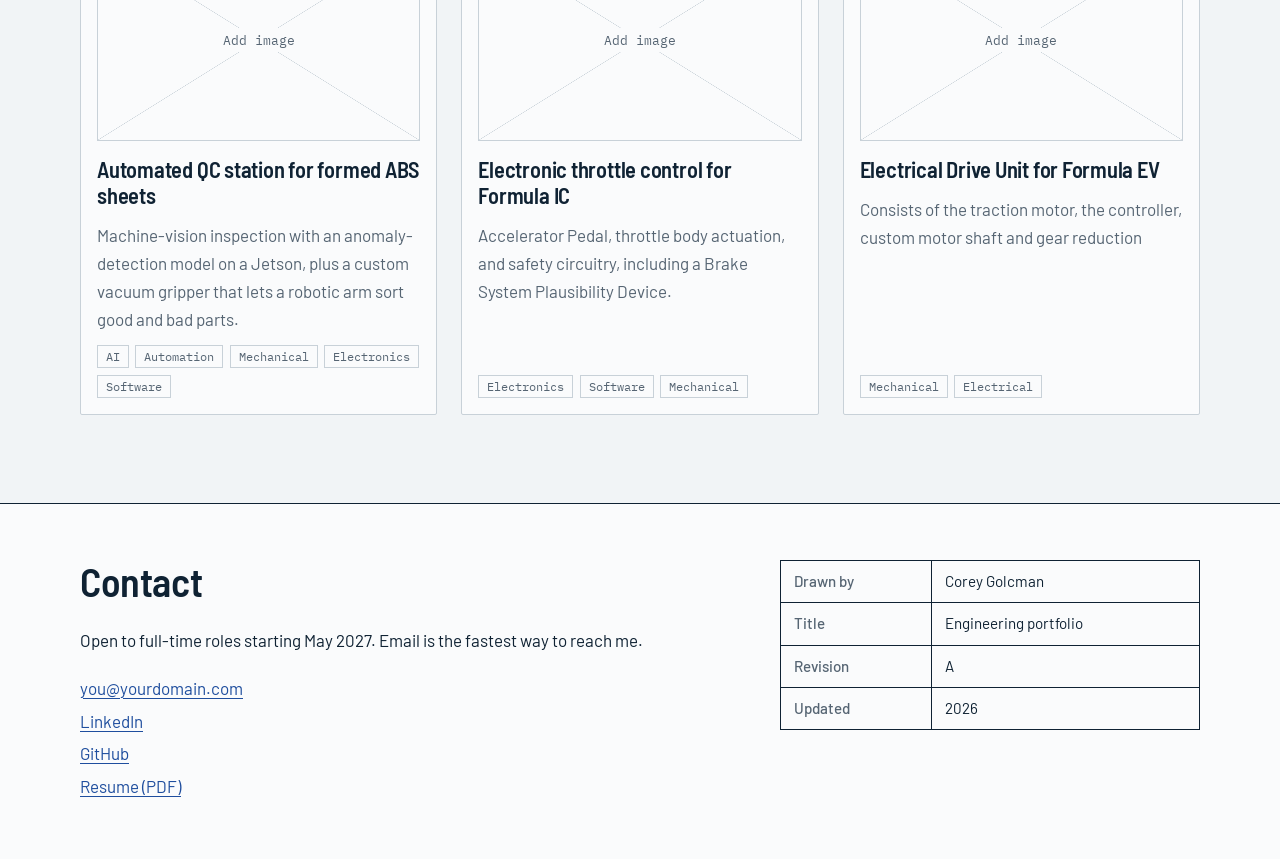
==== commit f90b5199: "Update index.html" ====
--- a/index.html
+++ b/index.html
@@ -75,7 +75,7 @@
   <div class="wrap about-grid">
     <figure class="portrait">
       <!-- Swap in your photo: save it as images/profile.jpg (4:5 portrait works best) and change the src below. -->
-      <img src="images/profile.jpg.svg" width="640" height="800" alt="Portrait of Corey Golcman">
+      <img src="images/profile.jpg" width="640" height="800" alt="Portrait of Corey Golcman">
     </figure>
     <div class="about-copy">
       <h2>About</h2>
@@ -119,7 +119,7 @@
     </div>
   </div>
 </section>
-
+<!--
 <section class="section" id="experience">
   <div class="wrap">
     <h2>Experience</h2>
@@ -147,7 +147,7 @@
     </ul>
   </div>
 </section>
-
+-->
 </main>
 <footer class="site-footer" id="contact">
   <div class="wrap footer-grid">
@@ -157,7 +157,7 @@
       <ul class="footer-links">
         <li><a href="mailto:coreygolcman@gmail.com">you@yourdomain.com</a></li>
         <li><a href="https://www.linkedin.com/in/corey-golcman">LinkedIn</a></li>
-        <li><a href="https://github.com/your-handle">GitHub</a></li>
+        <li><a href="https://github.com/coreygolcman">GitHub</a></li>
         <li><a href="resume.pdf">Resume (PDF)</a></li>
       </ul>
     </div>
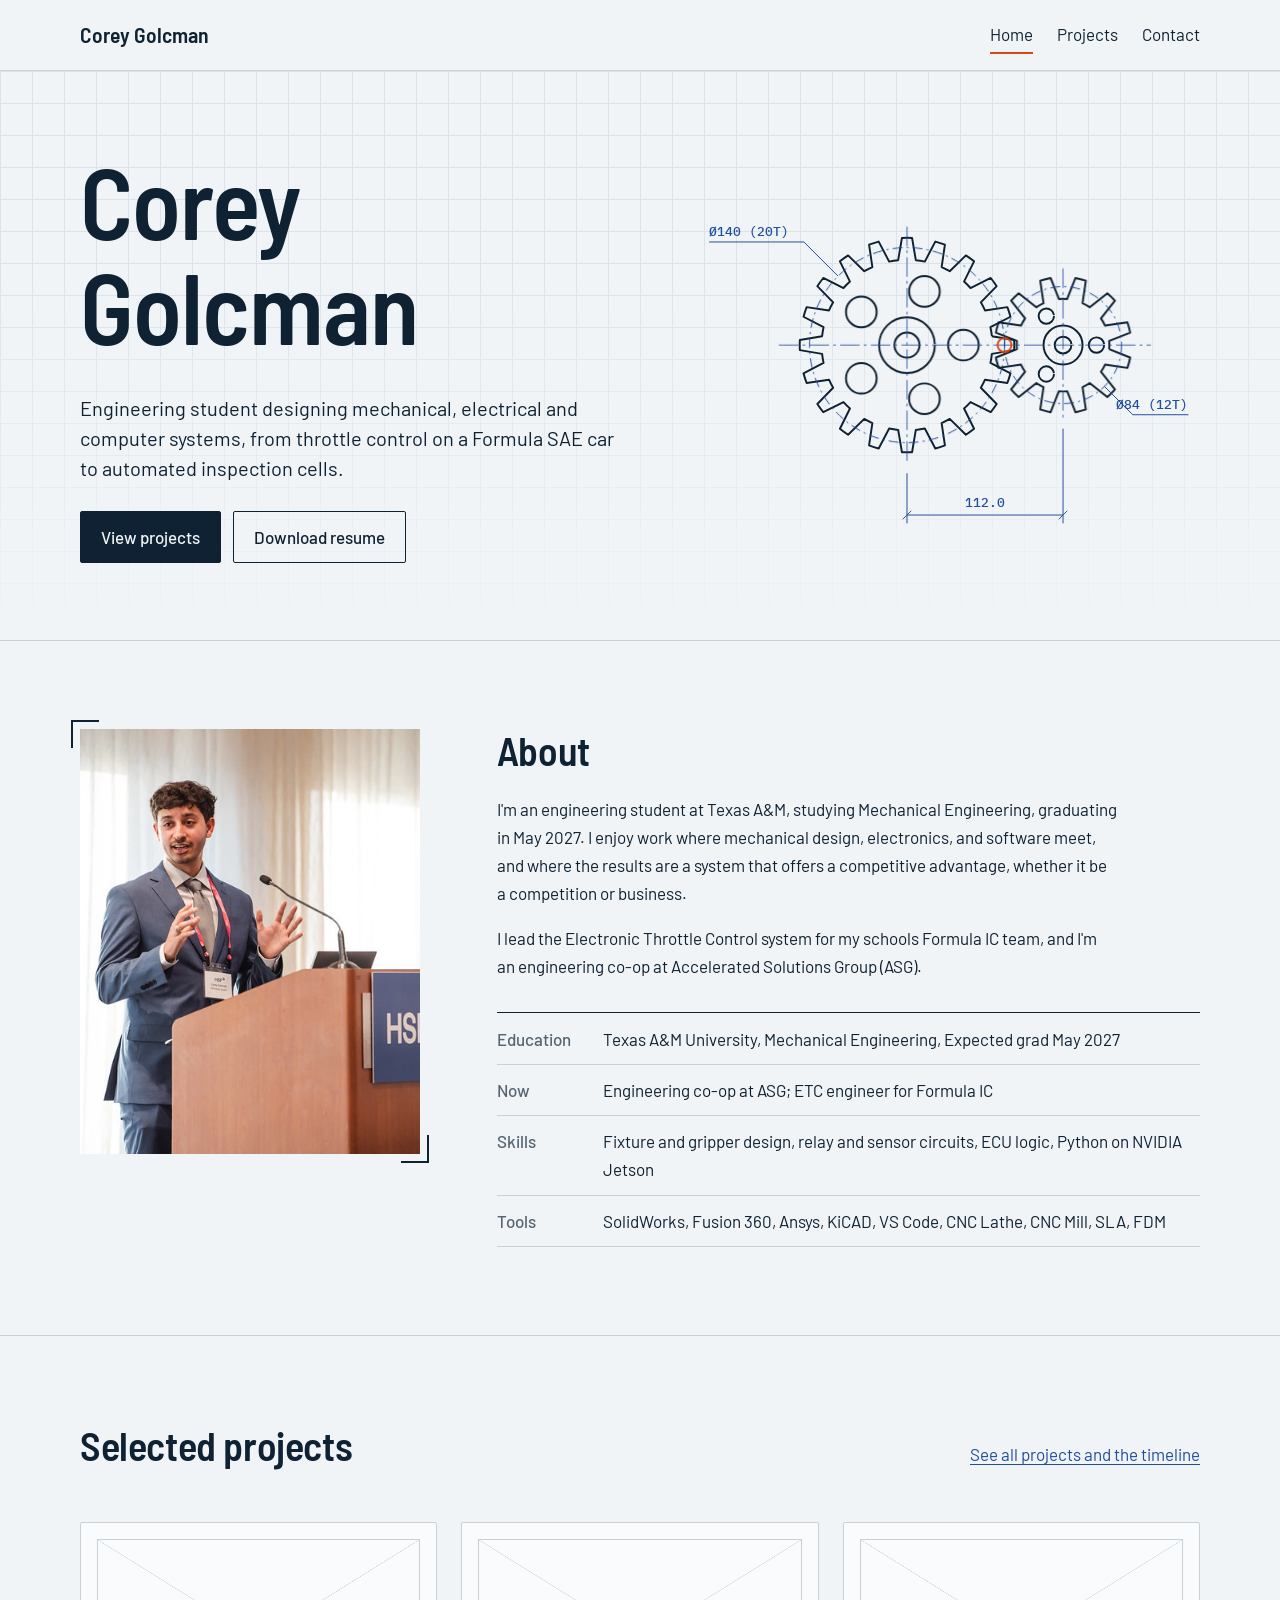
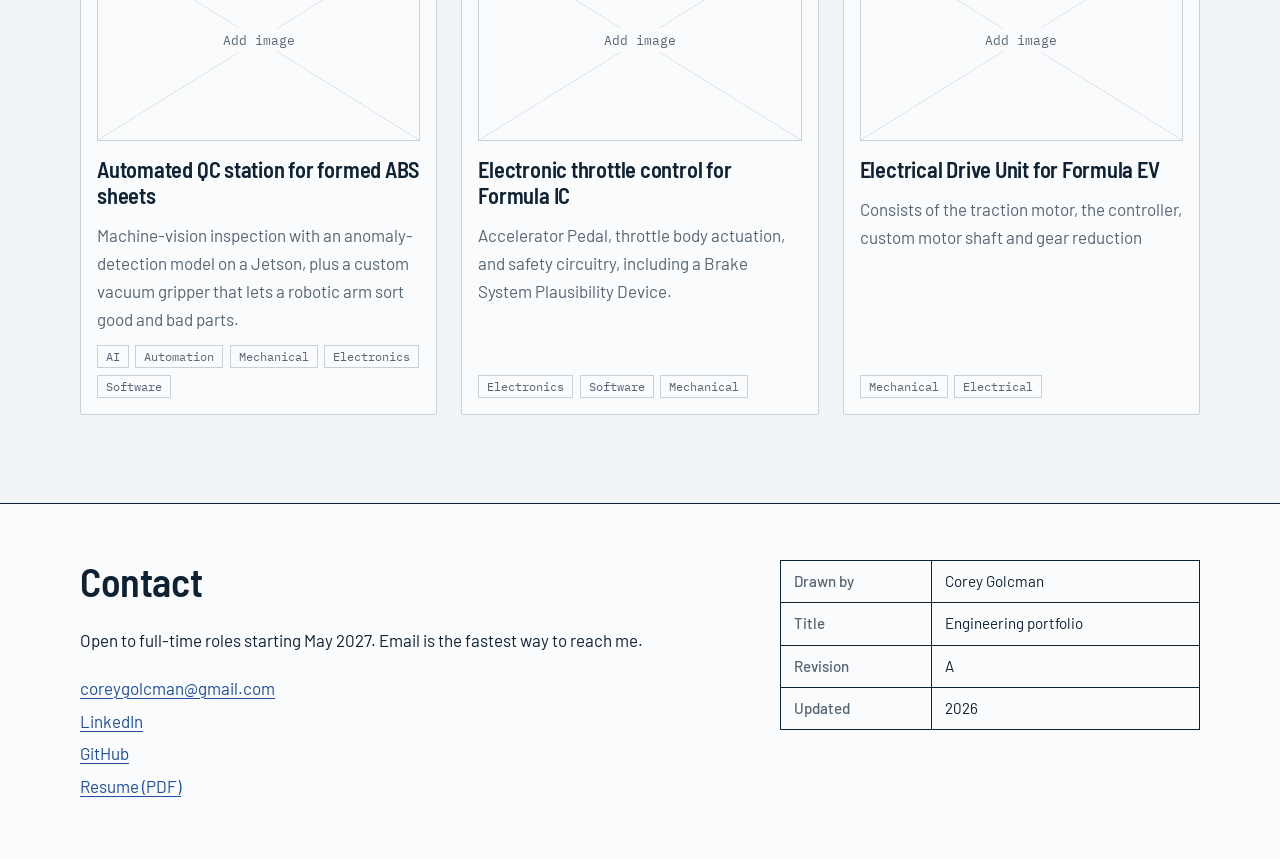
==== commit 8d63d98d: "Update index.html" ====
--- a/index.html
+++ b/index.html
@@ -155,7 +155,7 @@
       <h2>Contact</h2>
       <p>Open to full-time roles starting May 2027. Email is the fastest way to reach me.</p>
       <ul class="footer-links">
-        <li><a href="mailto:coreygolcman@gmail.com">you@yourdomain.com</a></li>
+        <li><a href="mailto:coreygolcman@gmail.com">coreygolcman@gmail.com</a></li>
         <li><a href="https://www.linkedin.com/in/corey-golcman">LinkedIn</a></li>
         <li><a href="https://github.com/coreygolcman">GitHub</a></li>
         <li><a href="resume.pdf">Resume (PDF)</a></li>
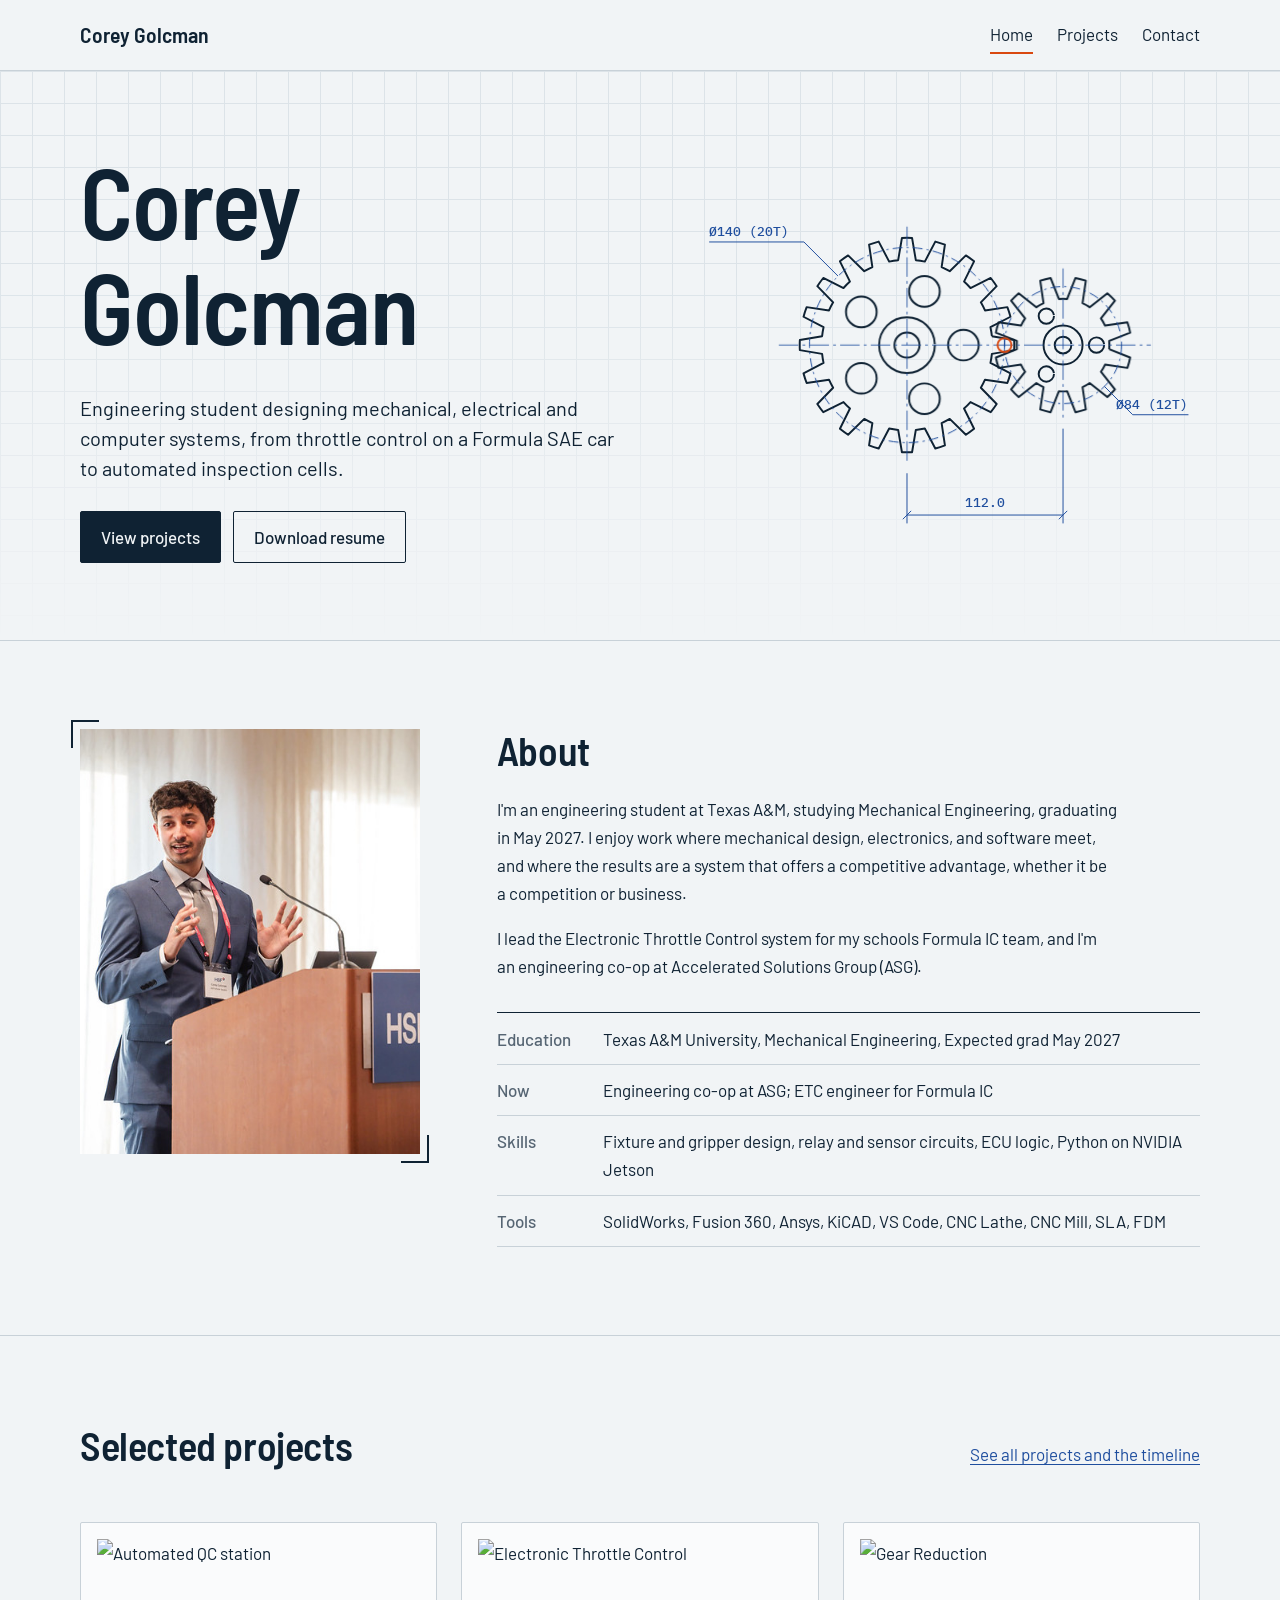
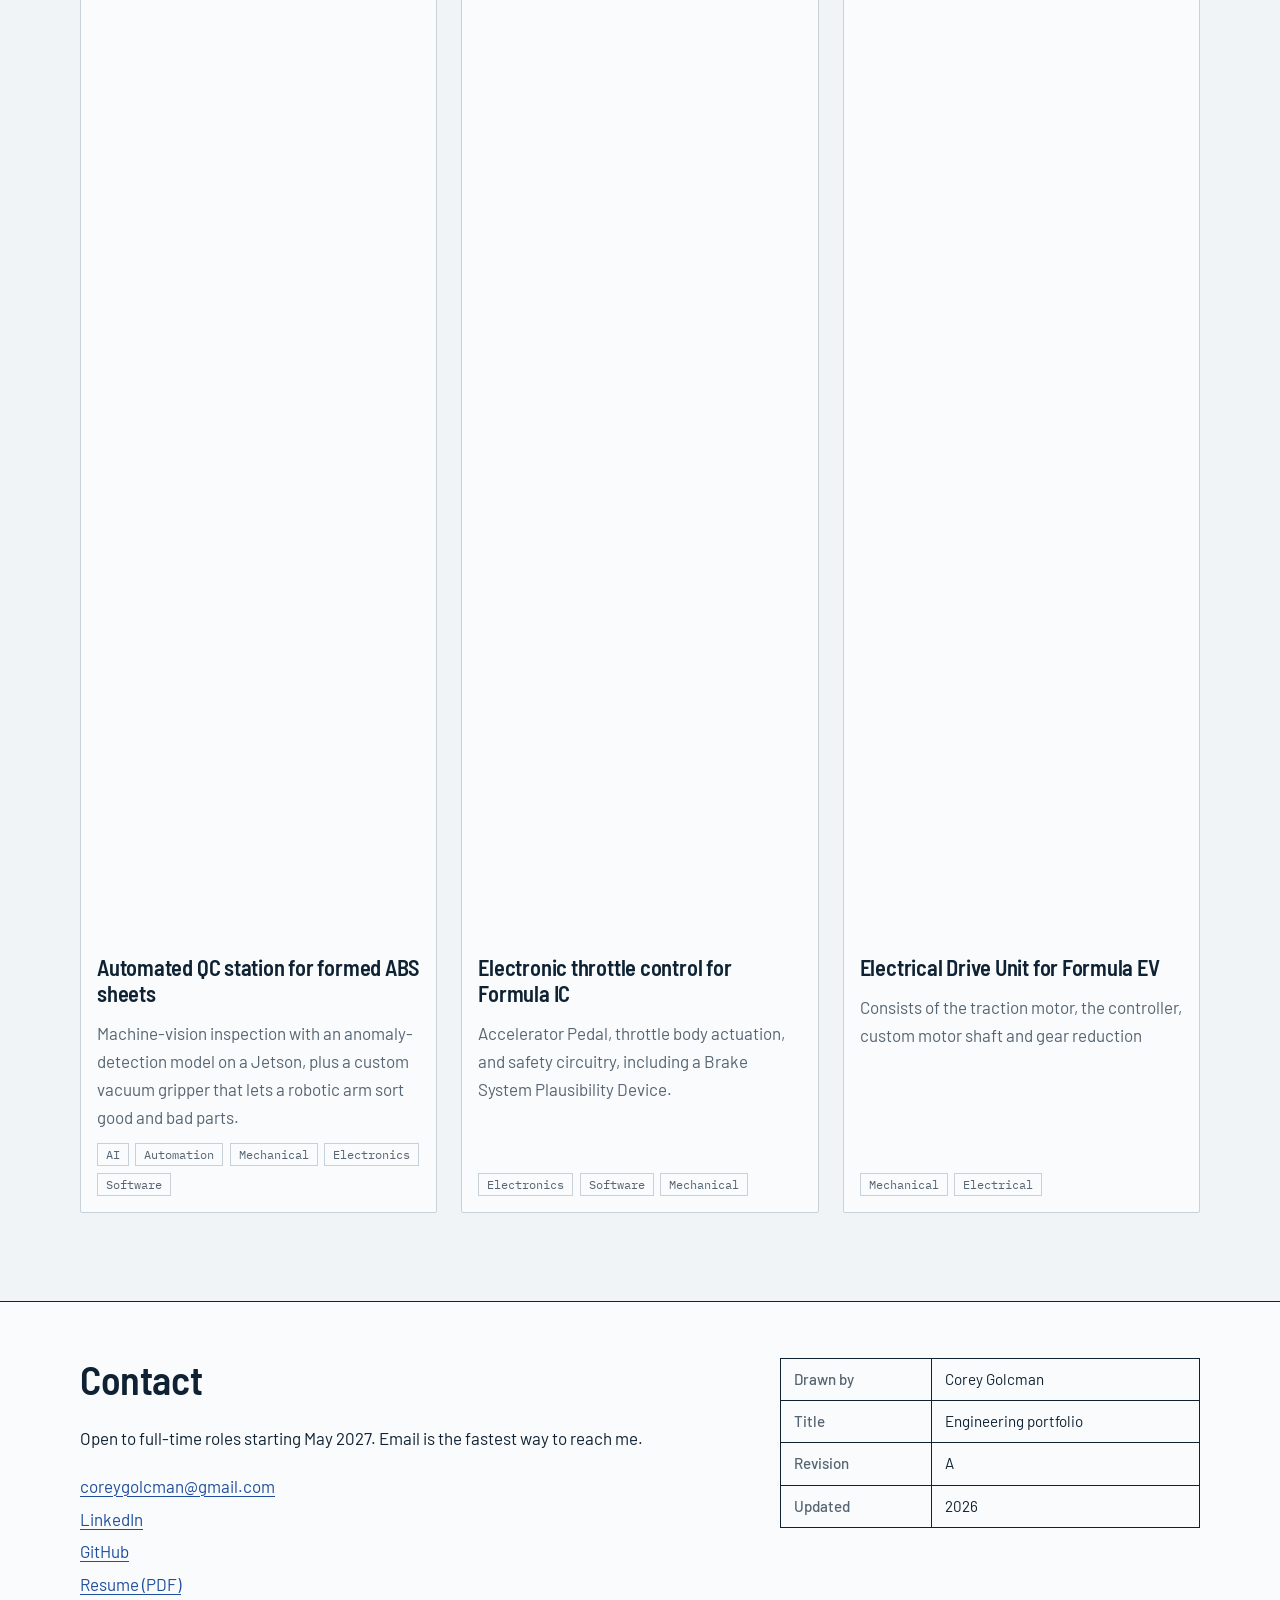
==== commit 845c77fb: "Update index.html" ====
--- a/index.html
+++ b/index.html
@@ -99,19 +99,19 @@
     </div>
     <div class="cards">
       <a class="card" href="projects/qc-station.html">
-        <div class="fig-ph" style="aspect-ratio:16/10"><span>Add image</span></div>
+        <img src="QC_Station_Front_Image.jpg" width="1600" height="1000" alt="Automated QC station" loading="lazy">
         <h3>Automated QC station for formed ABS sheets</h3>
         <p>Machine-vision inspection with an anomaly-detection model on a Jetson, plus a custom vacuum gripper that lets a robotic arm sort good and bad parts.</p>
         <ul class="tags"><li>AI</li><li>Automation</li><li>Mechanical</li><li>Electronics</li><li>Software</li></ul>
       </a>
       <a class="card" href="projects/formula-ic-etc.html">
-        <div class="fig-ph" style="aspect-ratio:16/10"><span>Add image</span></div>
+        <img src="Wiring_Block_Diagram.png" width="1600" height="1000" alt="Electronic Throttle Control" loading="lazy">
         <h3>Electronic throttle control for Formula IC</h3>
         <p>Accelerator Pedal, throttle body actuation, and safety circuitry, including a Brake System Plausibility Device.</p>
         <ul class="tags"><li>Electronics</li><li>Software</li><li>Mechanical</li></ul>
       </a>
       <a class="card" href="projects/project-template.html">
-        <div class="fig-ph" style="aspect-ratio:16/10"><span>Add image</span></div>
+        <img src="Gear_Reduction_Front_Page.png" width="1600" height="1000" alt="Gear Reduction" loading="lazy">
         <h3>Electrical Drive Unit for Formula EV</h3>
         <p>Consists of the traction motor, the controller, custom motor shaft and gear reduction</p>
         <ul class="tags"><li>Mechanical</li><li>Electrical</li></ul>
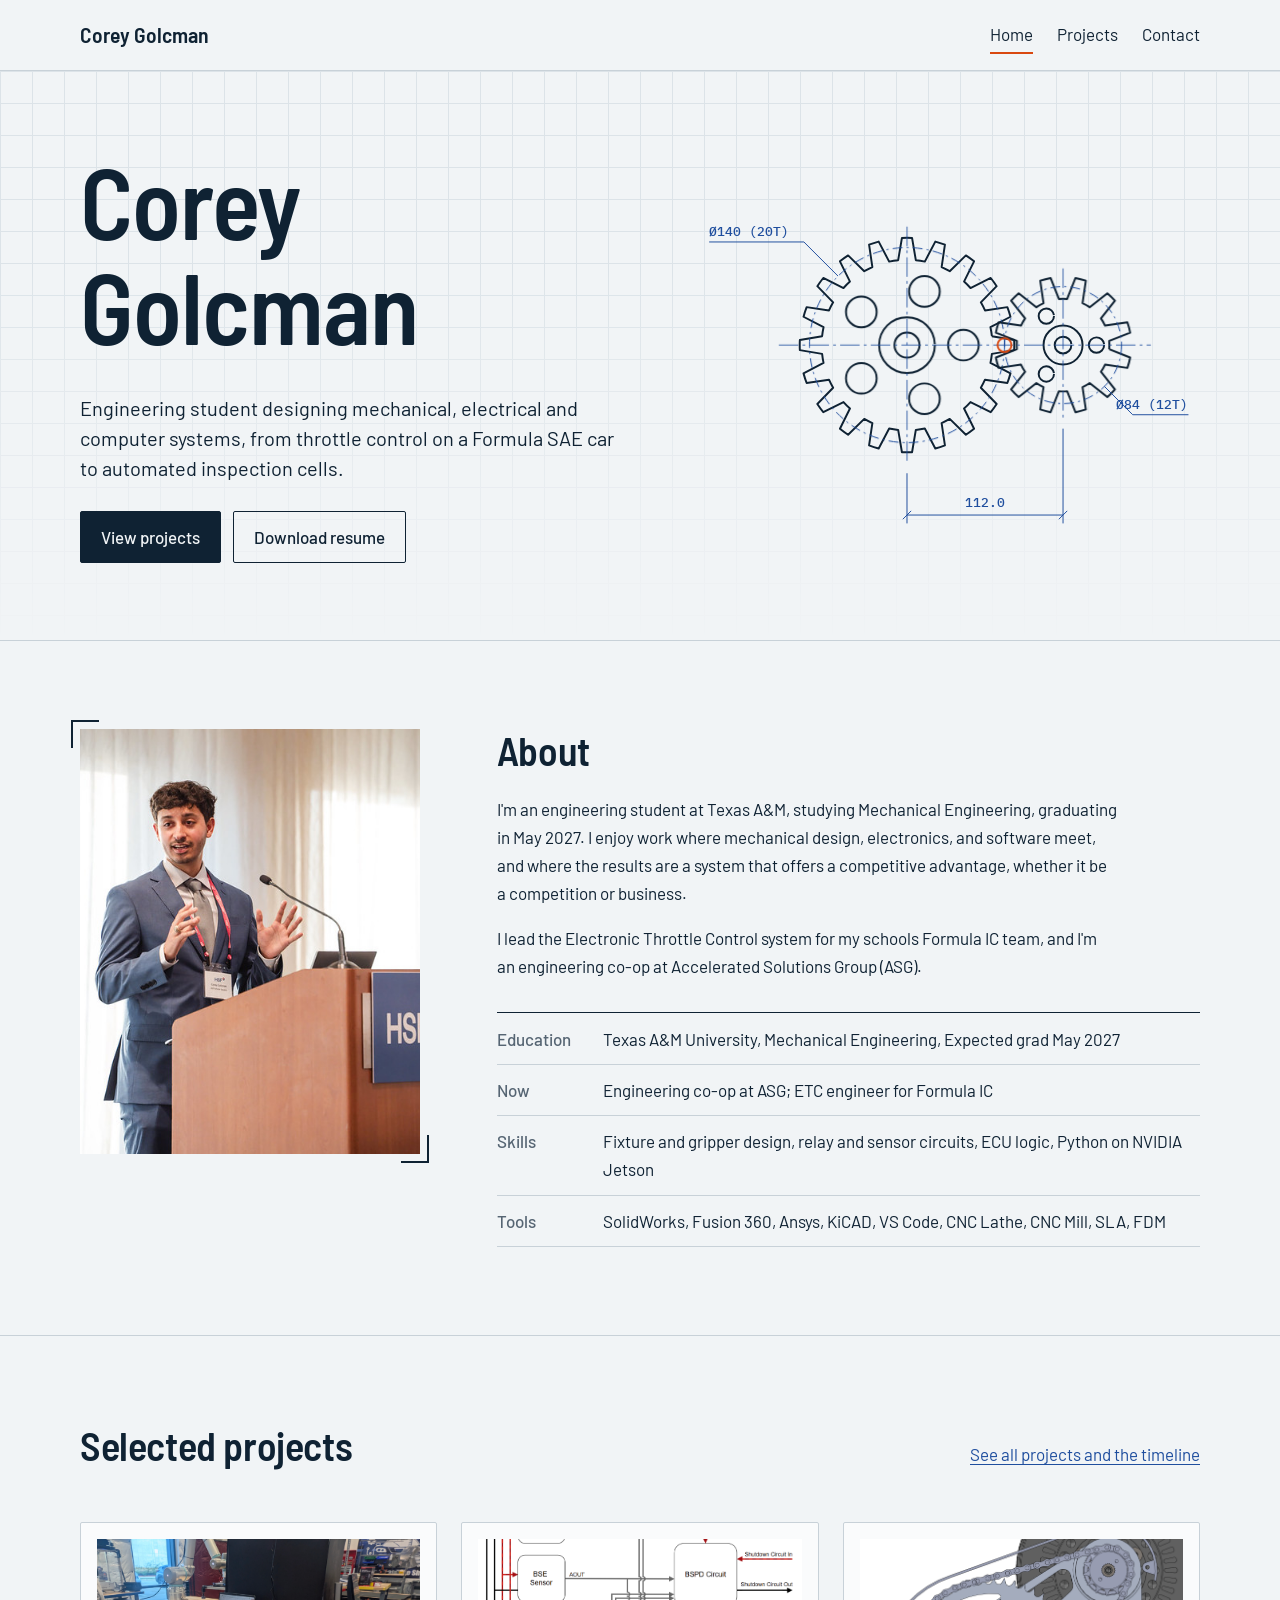
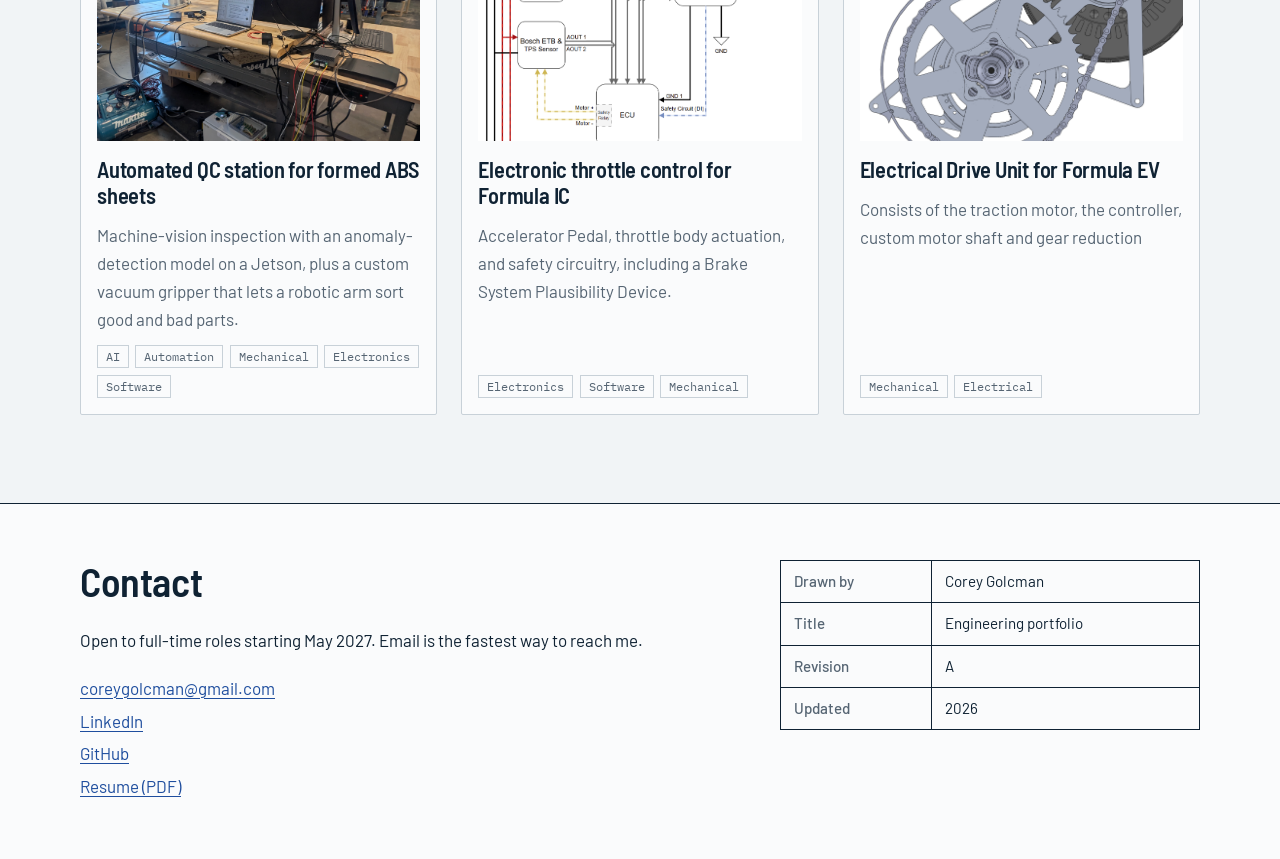
==== commit 3867c0be: "Update index.html" ====
--- a/index.html
+++ b/index.html
@@ -99,19 +99,19 @@
     </div>
     <div class="cards">
       <a class="card" href="projects/qc-station.html">
-        <img src="QC_Station_Front_Image.jpg" width="1600" height="1000" alt="Automated QC station" loading="lazy">
+        <img src="images/QC_Station_Front_Image.jpg" width="1600" height="1000" alt="Automated QC station" loading="lazy">
         <h3>Automated QC station for formed ABS sheets</h3>
         <p>Machine-vision inspection with an anomaly-detection model on a Jetson, plus a custom vacuum gripper that lets a robotic arm sort good and bad parts.</p>
         <ul class="tags"><li>AI</li><li>Automation</li><li>Mechanical</li><li>Electronics</li><li>Software</li></ul>
       </a>
       <a class="card" href="projects/formula-ic-etc.html">
-        <img src="Wiring_Block_Diagram.png" width="1600" height="1000" alt="Electronic Throttle Control" loading="lazy">
+        <img src="images/Wiring_Block_Diagram.png" width="1600" height="1000" alt="Electronic Throttle Control" loading="lazy">
         <h3>Electronic throttle control for Formula IC</h3>
         <p>Accelerator Pedal, throttle body actuation, and safety circuitry, including a Brake System Plausibility Device.</p>
         <ul class="tags"><li>Electronics</li><li>Software</li><li>Mechanical</li></ul>
       </a>
       <a class="card" href="projects/project-template.html">
-        <img src="Gear_Reduction_Front_Page.png" width="1600" height="1000" alt="Gear Reduction" loading="lazy">
+        <img src="images/Gear_Reduction_Front_Page.png" width="1600" height="1000" alt="Gear Reduction" loading="lazy">
         <h3>Electrical Drive Unit for Formula EV</h3>
         <p>Consists of the traction motor, the controller, custom motor shaft and gear reduction</p>
         <ul class="tags"><li>Mechanical</li><li>Electrical</li></ul>
--- a/css/style.css
+++ b/css/style.css
@@ -178,6 +178,7 @@
   color: inherit; text-decoration: none; transition: border-color 0.15s;
 }
 .card:hover { border-color: var(--ink); }
+.card img { width: 100%; height: auto; aspect-ratio: 16 / 10; object-fit: cover; }
 .card h3 { margin: 0.25rem 0 0; }
 .card:hover :is(h2, h3) { text-decoration: underline; text-decoration-thickness: 1px; }
 .card p { margin: 0; color: var(--graphite); }
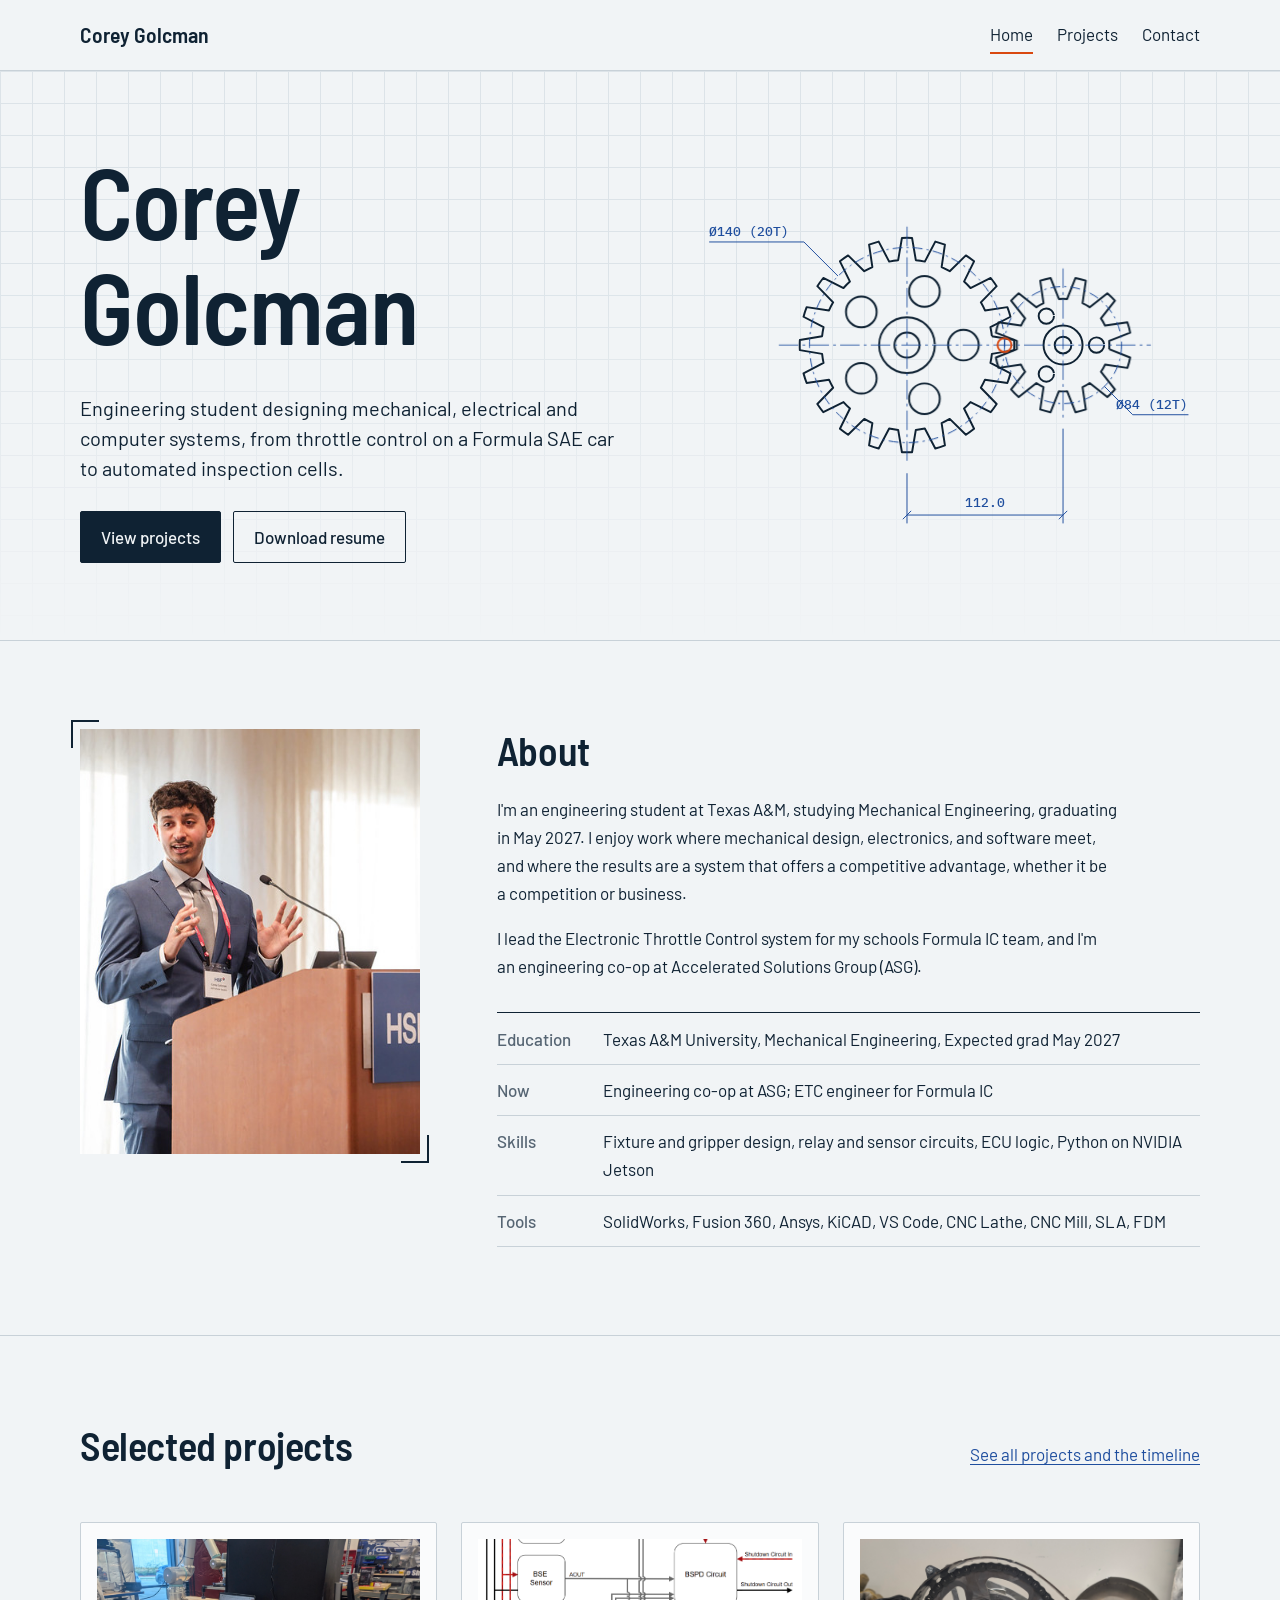
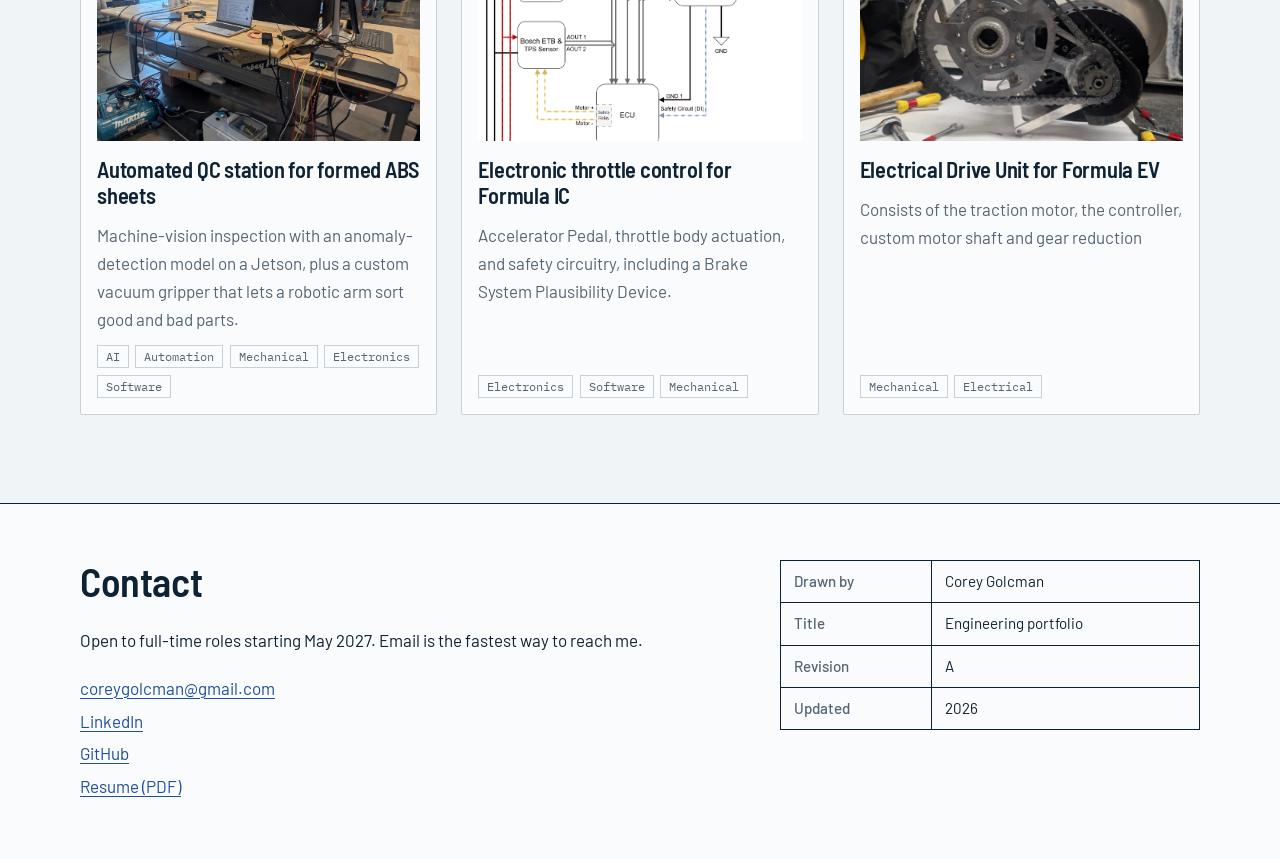
==== commit b19865c2: "Update index.html" ====
--- a/index.html
+++ b/index.html
@@ -111,7 +111,7 @@
         <ul class="tags"><li>Electronics</li><li>Software</li><li>Mechanical</li></ul>
       </a>
       <a class="card" href="projects/project-template.html">
-        <img src="images/Gear_Reduction_Front_Page.png" width="1600" height="1000" alt="Gear Reduction" loading="lazy">
+        <img src="images/Gear_Reduction_Image.jpg" width="1600" height="1000" alt="Gear Reduction" loading="lazy">
         <h3>Electrical Drive Unit for Formula EV</h3>
         <p>Consists of the traction motor, the controller, custom motor shaft and gear reduction</p>
         <ul class="tags"><li>Mechanical</li><li>Electrical</li></ul>
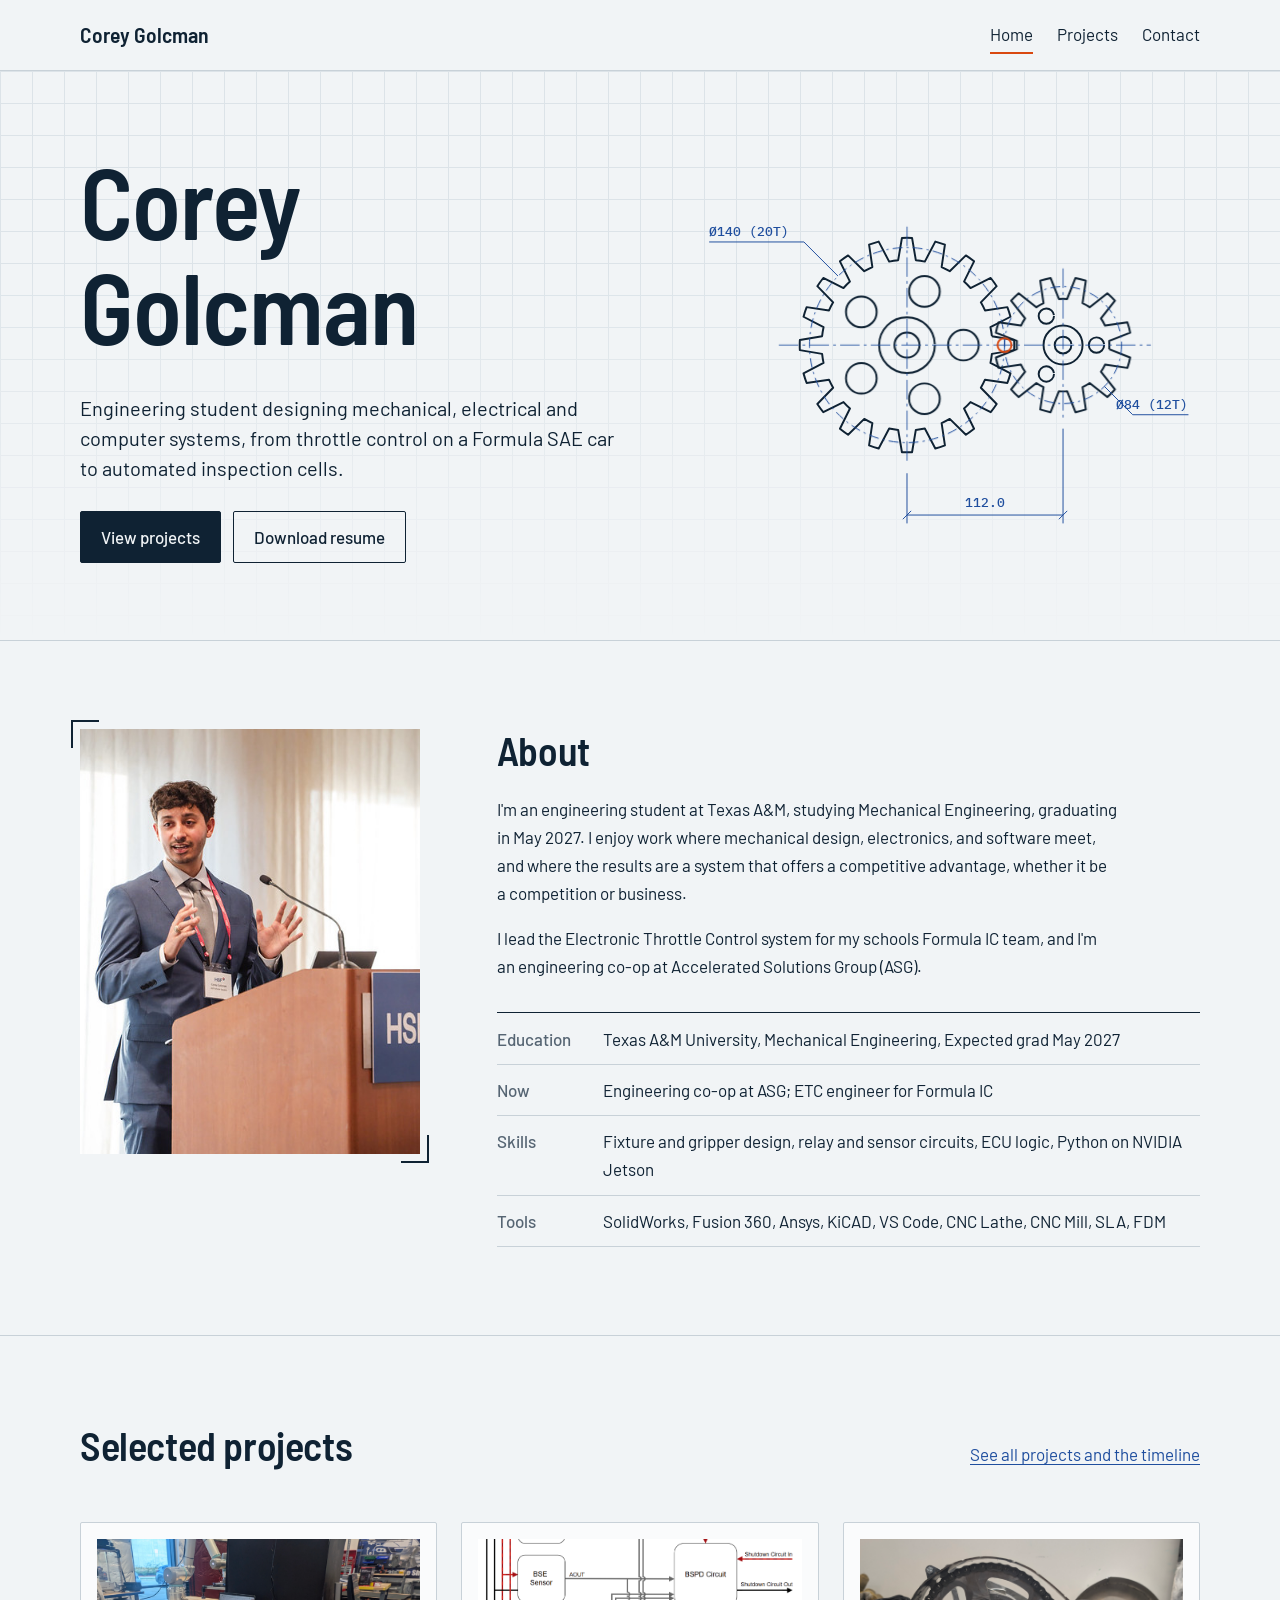
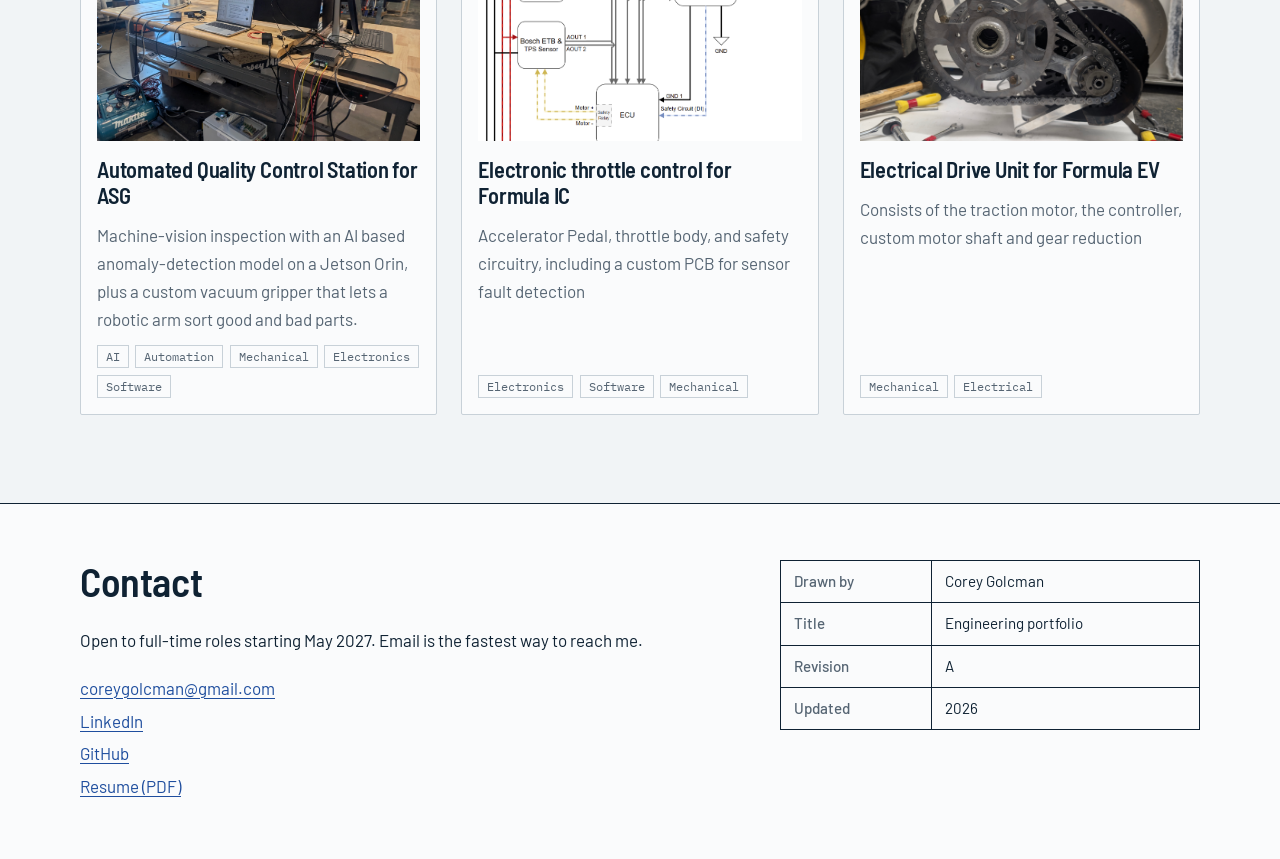
==== commit cee73567: "Update index.html" ====
--- a/index.html
+++ b/index.html
@@ -100,14 +100,14 @@
     <div class="cards">
       <a class="card" href="projects/qc-station.html">
         <img src="images/QC_Station_Front_Image.jpg" width="1600" height="1000" alt="Automated QC station" loading="lazy">
-        <h3>Automated QC station for formed ABS sheets</h3>
-        <p>Machine-vision inspection with an anomaly-detection model on a Jetson, plus a custom vacuum gripper that lets a robotic arm sort good and bad parts.</p>
+        <h3>Automated Quality Control Station for ASG</h3>
+        <p>Machine-vision inspection with an AI based anomaly-detection model on a Jetson Orin, plus a custom vacuum gripper that lets a robotic arm sort good and bad parts.</p>
         <ul class="tags"><li>AI</li><li>Automation</li><li>Mechanical</li><li>Electronics</li><li>Software</li></ul>
       </a>
       <a class="card" href="projects/formula-ic-etc.html">
         <img src="images/Wiring_Block_Diagram.png" width="1600" height="1000" alt="Electronic Throttle Control" loading="lazy">
         <h3>Electronic throttle control for Formula IC</h3>
-        <p>Accelerator Pedal, throttle body actuation, and safety circuitry, including a Brake System Plausibility Device.</p>
+        <p>Accelerator Pedal, throttle body, and safety circuitry, including a custom PCB for sensor fault detection</p>
         <ul class="tags"><li>Electronics</li><li>Software</li><li>Mechanical</li></ul>
       </a>
       <a class="card" href="projects/project-template.html">
